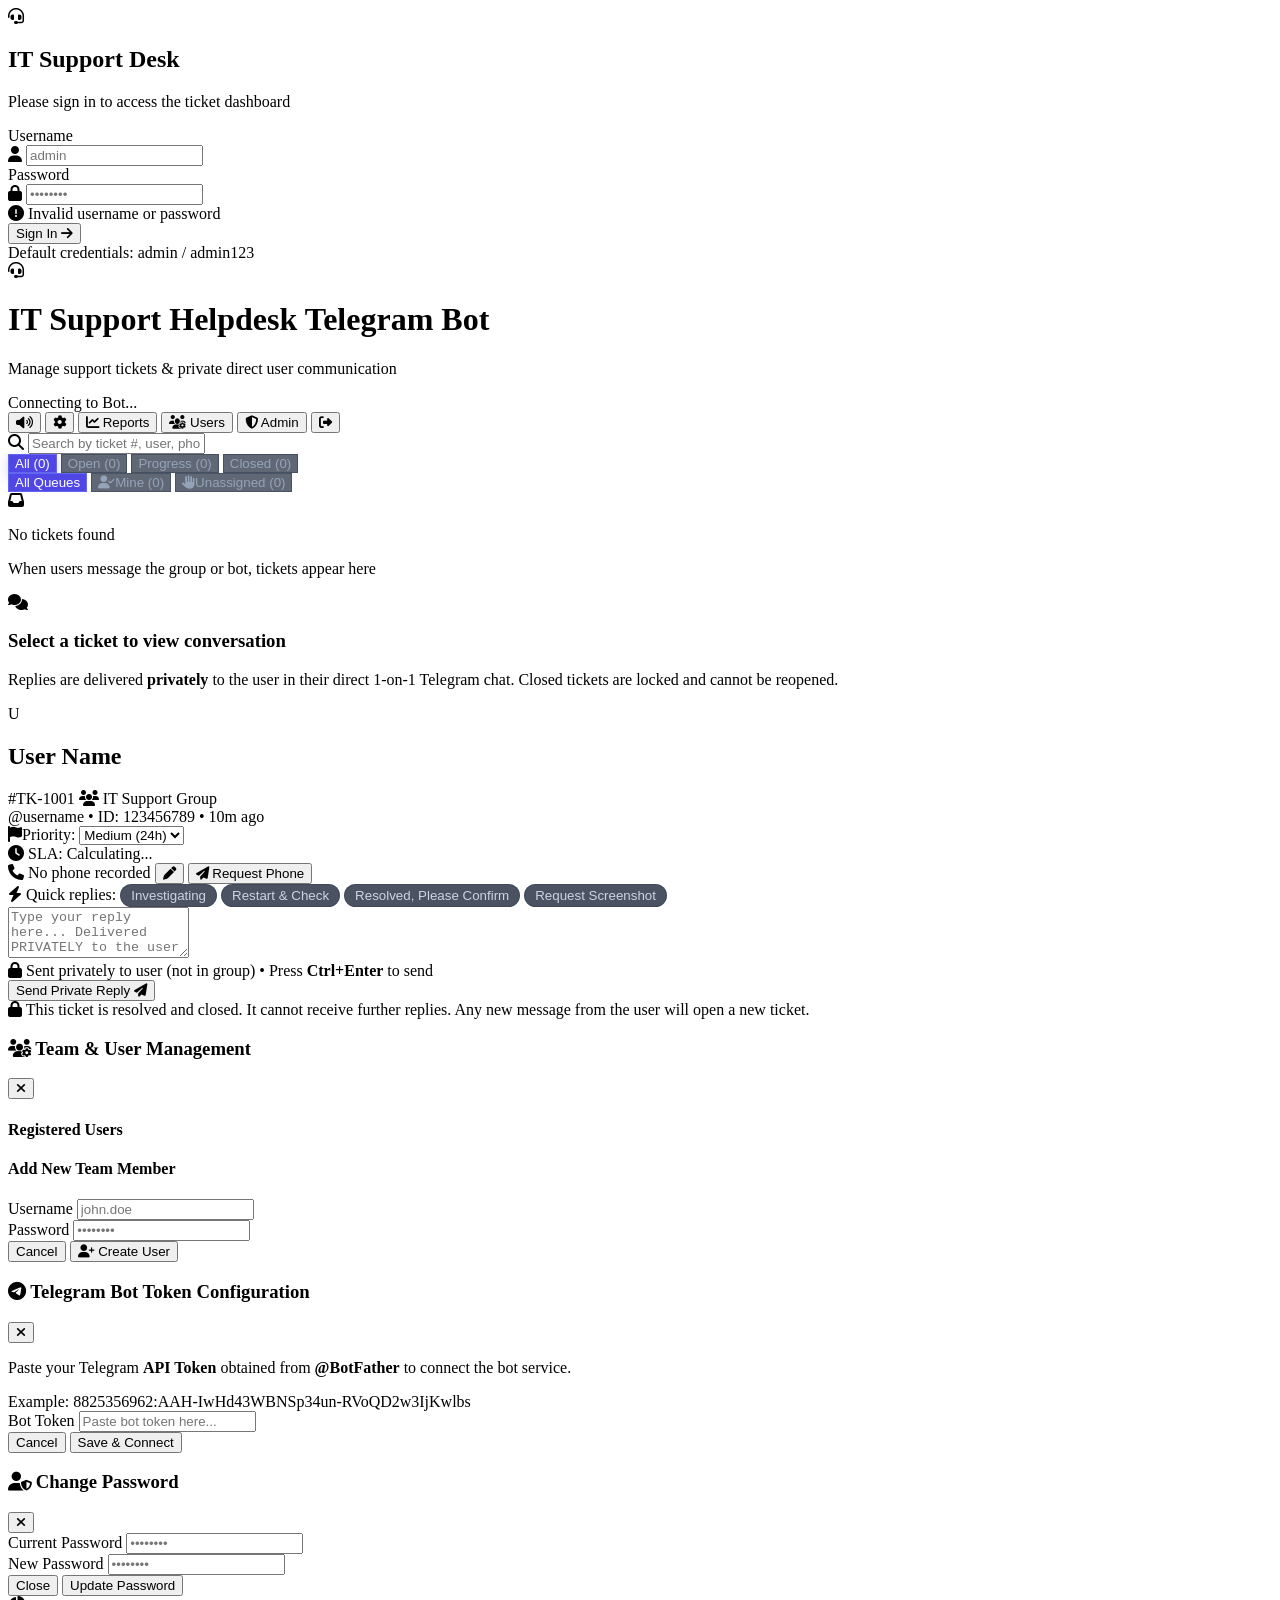
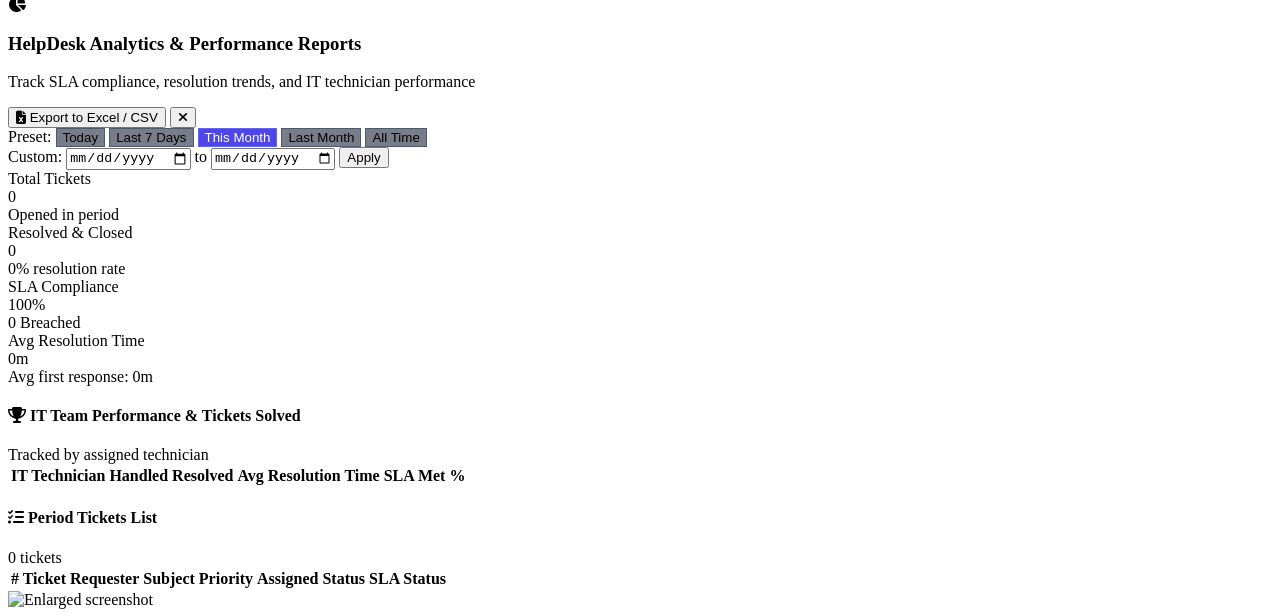
==== static/index.html @ 40599b65 "feat(phone): Add automated phone number capture, user profile persistence, and one-click request pho" ====
<!DOCTYPE html>
<html lang="en" dir="ltr">
<head>
    <meta charset="UTF-8">
    <meta name="viewport" content="width=device-width, initial-scale=1.0">
    <title>IT Support Helpdesk | Telegram Ticketing System</title>
    <!-- Tailwind CSS -->
    <script src="https://cdn.tailwindcss.com"></script>
    <script>
        tailwind.config = {
            theme: {
                extend: {
                    colors: {
                        brand: {
                            50: '#eef2ff',
                            100: '#e0e7ff',
                            500: '#6366f1',
                            600: '#4f46e5',
                            700: '#4338ca',
                        }
                    },
                    fontFamily: {
                        sans: ['Inter', 'system-ui', 'sans-serif'],
                    }
                }
            }
        }
    </script>
    <!-- Google Fonts: Inter -->
    <link rel="preconnect" href="https://fonts.googleapis.com">
    <link rel="preconnect" href="https://fonts.gstatic.com" crossorigin>
    <link href="https://fonts.googleapis.com/css2?family=Inter:wght@400;500;600;700;800&family=JetBrains+Mono:wght@400;500&display=swap" rel="stylesheet">
    <!-- FontAwesome Icons -->
    <link rel="stylesheet" href="https://cdnjs.cloudflare.com/ajax/libs/font-awesome/6.5.1/css/all.min.css">
    <link rel="stylesheet" href="/static/styles.css">
</head>
<body class="bg-slate-900 text-slate-100 font-sans h-screen flex flex-col overflow-hidden">

    <!-- Login Screen Overlay (Shown when unauthenticated) -->
    <div id="login-overlay" class="fixed inset-0 z-50 bg-slate-950/95 backdrop-blur-md flex items-center justify-center p-4">
        <div class="bg-slate-900 border border-slate-800 rounded-3xl w-full max-w-md p-8 shadow-2xl space-y-6">
            <div class="text-center space-y-2">
                <div class="w-14 h-14 mx-auto rounded-2xl bg-gradient-to-tr from-indigo-600 to-purple-600 flex items-center justify-center shadow-lg shadow-indigo-500/25">
                    <i class="fa-solid fa-headset text-white text-2xl"></i>
                </div>
                <h2 class="text-xl font-bold text-white tracking-tight">IT Support Desk</h2>
                <p class="text-xs text-slate-400">Please sign in to access the ticket dashboard</p>
            </div>

            <form onsubmit="handleLogin(event)" class="space-y-4">
                <div>
                    <label class="block text-xs font-semibold text-slate-300 mb-1.5">Username</label>
                    <div class="relative">
                        <i class="fa-solid fa-user absolute left-3.5 top-3 text-slate-500 text-xs"></i>
                        <input type="text" id="login-username" required placeholder="admin" 
                               class="w-full bg-slate-800/90 border border-slate-700/80 rounded-xl pl-9 pr-3 py-2.5 text-xs text-slate-100 placeholder-slate-500 focus:outline-none focus:border-indigo-500 transition">
                    </div>
                </div>

                <div>
                    <label class="block text-xs font-semibold text-slate-300 mb-1.5">Password</label>
                    <div class="relative">
                        <i class="fa-solid fa-lock absolute left-3.5 top-3 text-slate-500 text-xs"></i>
                        <input type="password" id="login-password" required placeholder="••••••••" 
                               class="w-full bg-slate-800/90 border border-slate-700/80 rounded-xl pl-9 pr-3 py-2.5 text-xs text-slate-100 placeholder-slate-500 focus:outline-none focus:border-indigo-500 transition">
                    </div>
                </div>

                <div id="login-error" class="hidden p-3 rounded-xl bg-rose-500/15 border border-rose-500/30 text-rose-300 text-xs flex items-center gap-2">
                    <i class="fa-solid fa-circle-exclamation"></i>
                    <span id="login-error-text">Invalid username or password</span>
                </div>

                <button type="submit" id="login-btn" 
                        class="w-full py-2.5 rounded-xl bg-indigo-600 hover:bg-indigo-500 text-white text-xs font-bold shadow-lg shadow-indigo-600/25 transition active:scale-[0.98] flex items-center justify-center gap-2">
                    <span>Sign In</span>
                    <i class="fa-solid fa-arrow-right text-xs"></i>
                </button>
            </form>

            <div class="text-center">
                <span class="text-[11px] text-slate-500 font-mono">Default credentials: admin / admin123</span>
            </div>
        </div>
    </div>

    <!-- Top Navigation Header -->
    <header class="h-16 bg-slate-850 border-b border-slate-800 px-6 flex items-center justify-between shadow-md shrink-0">
        <div class="flex items-center gap-3">
            <div class="w-10 h-10 rounded-xl bg-gradient-to-br from-indigo-500 to-purple-600 flex items-center justify-center shadow-lg shadow-indigo-500/20">
                <i class="fa-solid fa-headset text-white text-lg"></i>
            </div>
            <div>
                <h1 class="font-bold text-base leading-tight text-white flex items-center gap-2">
                    IT Support Helpdesk
                    <span class="text-[10px] px-2 py-0.5 rounded-full bg-indigo-500/20 text-indigo-300 border border-indigo-500/30 font-medium font-mono">Telegram Bot</span>
                </h1>
                <p class="text-xs text-slate-400">Manage support tickets & private direct user communication</p>
            </div>
        </div>

        <!-- Quick Stats & Actions -->
        <div class="flex items-center gap-3">
            <!-- Bot Status Pill -->
            <div id="bot-status-container" class="flex items-center gap-2 px-3 py-1.5 rounded-xl bg-slate-800/80 border border-slate-700/80 text-xs">
                <span id="bot-status-dot" class="w-2.5 h-2.5 rounded-full bg-amber-400 animate-pulse"></span>
                <span id="bot-status-text" class="text-slate-300 font-medium text-[11px]">Connecting to Bot...</span>
            </div>

            <!-- Sound Notification Toggle -->
            <button id="sound-toggle-btn" onclick="toggleSound()" title="Toggle Notification Chime" 
                    class="w-9 h-9 rounded-xl bg-slate-800 hover:bg-slate-700 border border-slate-700 flex items-center justify-center text-slate-300 transition">
                <i id="sound-icon" class="fa-solid fa-volume-high"></i>
            </button>

            <!-- Settings / Token Button -->
            <button onclick="openTokenModal()" title="Bot Configuration" 
                    class="w-9 h-9 rounded-xl bg-slate-800 hover:bg-slate-700 border border-slate-700 flex items-center justify-center text-slate-300 transition">
                <i class="fa-solid fa-gear"></i>
            </button>

            <!-- Reports & Analytics Button -->
            <button onclick="openReportsModal()" title="View SLA, Analytics & Export Reports" 
                    class="flex items-center gap-1.5 px-3 py-1.5 rounded-xl bg-indigo-600/30 hover:bg-indigo-600/50 border border-indigo-500/40 text-indigo-200 text-xs font-semibold transition shadow-sm">
                <i class="fa-solid fa-chart-line text-indigo-400"></i>
                <span>Reports</span>
            </button>

            <!-- Users Management Button -->
            <button onclick="openUsersModal()" title="Manage Users & Team" 
                    class="flex items-center gap-1.5 px-3 py-1.5 rounded-xl bg-slate-800 hover:bg-slate-700 border border-slate-700 text-slate-300 text-xs font-semibold transition">
                <i class="fa-solid fa-users-gear text-indigo-400"></i>
                <span>Users</span>
            </button>

            <!-- Account Settings Button -->
            <button onclick="openAccountModal()" title="My Account" 
                    class="flex items-center gap-2 px-3 py-1.5 rounded-xl bg-slate-800 hover:bg-slate-700 border border-slate-700 text-slate-300 text-xs font-semibold transition">
                <i class="fa-solid fa-shield-halved text-indigo-400"></i>
                <span id="nav-username">Admin</span>
            </button>

            <!-- Logout Button -->
            <button onclick="handleLogout()" title="Sign Out" 
                    class="w-9 h-9 rounded-xl bg-rose-500/10 hover:bg-rose-500/20 text-rose-400 border border-rose-500/30 flex items-center justify-center transition">
                <i class="fa-solid fa-right-from-bracket text-xs"></i>
            </button>
        </div>
    </header>

    <!-- Main Workspace -->
    <div class="flex-1 flex overflow-hidden">
        
        <!-- Sidebar: Ticket List -->
        <aside class="w-96 bg-slate-850 border-r border-slate-800 flex flex-col shrink-0 bg-slate-900/60">
            <!-- Filter & Search Toolbar -->
            <div class="p-4 border-b border-slate-800 space-y-3">
                <!-- Search Input -->
                <div class="relative">
                    <i class="fa-solid fa-magnifying-glass absolute left-3.5 top-3 text-slate-500 text-xs"></i>
                    <input type="text" id="ticket-search" oninput="handleSearch(this.value)" placeholder="Search by ticket #, user, phone, issue..." 
                           class="w-full bg-slate-800/90 border border-slate-700/80 rounded-xl pl-9 pr-3 py-2 text-xs text-slate-200 placeholder-slate-500 focus:outline-none focus:border-indigo-500 transition">
                </div>

                <!-- Status Filter Badges -->
                <div class="flex items-center justify-between gap-1 text-xs">
                    <button onclick="setFilter('all')" id="filter-all" class="filter-tab active flex-1 py-1.5 rounded-lg text-center font-medium transition">
                        All <span id="count-total" class="opacity-80 text-[10px] ml-1">(0)</span>
                    </button>
                    <button onclick="setFilter('open')" id="filter-open" class="filter-tab flex-1 py-1.5 rounded-lg text-center font-medium transition">
                        Open <span id="count-open" class="opacity-80 text-[10px] ml-1">(0)</span>
                    </button>
                    <button onclick="setFilter('in_progress')" id="filter-in_progress" class="filter-tab flex-1 py-1.5 rounded-lg text-center font-medium transition">
                        Progress <span id="count-in_progress" class="opacity-80 text-[10px] ml-1">(0)</span>
                    </button>
                    <button onclick="setFilter('closed')" id="filter-closed" class="filter-tab flex-1 py-1.5 rounded-lg text-center font-medium transition">
                        Closed <span id="count-closed" class="opacity-80 text-[10px] ml-1">(0)</span>
                    </button>
                </div>

                <!-- Queue / Assignment Filter Pills -->
                <div class="flex items-center justify-between gap-1 pt-0.5 text-[11px]">
                    <button onclick="setQueueFilter('all')" id="queue-all" class="queue-tab active flex-1 py-1 rounded-lg text-center font-semibold transition">
                        All Queues
                    </button>
                    <button onclick="setQueueFilter('me')" id="queue-me" class="queue-tab flex-1 py-1 rounded-lg text-center font-semibold transition text-slate-400 hover:text-slate-200">
                        <i class="fa-solid fa-user-check text-[9px] mr-1 text-indigo-400"></i>Mine <span id="count-assigned-me" class="opacity-80 text-[10px]">(0)</span>
                    </button>
                    <button onclick="setQueueFilter('unassigned')" id="queue-unassigned" class="queue-tab flex-1 py-1 rounded-lg text-center font-semibold transition text-slate-400 hover:text-slate-200">
                        <i class="fa-solid fa-hand text-[9px] mr-1 text-amber-400"></i>Unassigned <span id="count-unassigned" class="opacity-80 text-[10px]">(0)</span>
                    </button>
                </div>
            </div>

            <!-- Tickets Scrollable List -->
            <div id="tickets-container" class="flex-1 overflow-y-auto divide-y divide-slate-800/60 custom-scroll">
                <!-- Empty placeholder state initially -->
                <div class="h-64 flex flex-col items-center justify-center text-slate-500 p-6 text-center">
                    <i class="fa-solid fa-inbox text-4xl mb-3 text-slate-600"></i>
                    <p class="text-xs font-medium">No tickets found</p>
                    <p class="text-[11px] text-slate-600 mt-1">When users message the group or bot, tickets appear here</p>
                </div>
            </div>
        </aside>

        <!-- Right Side: Ticket Detail & Live Chat -->
        <main class="flex-1 flex flex-col bg-slate-900 overflow-hidden relative">
            
            <!-- When NO Ticket is selected -->
            <div id="no-ticket-selected" class="flex-1 flex flex-col items-center justify-center text-slate-500 p-8 text-center">
                <div class="w-20 h-20 rounded-2xl bg-slate-800/80 border border-slate-700/60 flex items-center justify-center text-3xl text-indigo-400 mb-4 shadow-xl">
                    <i class="fa-solid fa-comments"></i>
                </div>
                <h3 class="text-base font-bold text-slate-300">Select a ticket to view conversation</h3>
                <p class="text-xs text-slate-500 max-w-sm mt-1 leading-relaxed">
                    Replies are delivered <b class="text-indigo-400">privately</b> to the user in their direct 1-on-1 Telegram chat. Closed tickets are locked and cannot be reopened.
                </p>
            </div>

            <!-- Active Ticket Workspace -->
            <div id="ticket-chat-panel" class="hidden flex-1 flex flex-col overflow-hidden">
                
                <!-- Ticket Info Top Header (Modern 2-Tier Structured Layout) -->
                <div class="bg-slate-850/95 border-b border-slate-800/80 shrink-0 shadow-sm">
                    <!-- Tier 1: Identity & Primary Status Actions -->
                    <div class="px-6 py-3.5 flex items-center justify-between border-b border-slate-800/50">
                        <div class="flex items-center gap-3.5 min-w-0">
                            <div class="w-10 h-10 rounded-xl bg-gradient-to-tr from-indigo-600 to-indigo-800 border border-indigo-500/30 flex items-center justify-center text-sm font-bold text-white shadow-md shadow-indigo-950/40 shrink-0">
                                <span id="current-user-avatar">U</span>
                            </div>
                            <div class="min-w-0">
                                <div class="flex items-center gap-2 flex-wrap">
                                    <h2 id="current-user-name" class="font-bold text-base text-slate-100 truncate leading-snug">User Name</h2>
                                    <span id="current-ticket-number" class="text-xs px-2.5 py-0.5 rounded-md font-mono bg-indigo-950/80 text-indigo-300 border border-indigo-700/50 font-bold whitespace-nowrap shadow-sm">#TK-1001</span>
                                    <span id="current-chat-type" class="text-[11px] px-2 py-0.5 rounded-md bg-slate-800 text-slate-400 border border-slate-700/80 flex items-center gap-1.5 font-mono whitespace-nowrap">
                                        <i class="fa-solid fa-users text-[9px] text-purple-400"></i> IT Support Group
                                    </span>
                                </div>
                                <div class="flex items-center gap-2.5 text-[11px] text-slate-400 mt-0.5">
                                    <span id="current-user-username" class="text-slate-400 font-mono">@username</span>
                                    <span class="text-slate-600">•</span>
                                    <span id="current-user-tgid" class="text-slate-500 font-mono text-[10px]">ID: 123456789</span>
                                    <span class="text-slate-600">•</span>
                                    <span id="current-ticket-time" class="text-slate-400">10m ago</span>
                                </div>
                            </div>
                        </div>

                        <!-- Right: Main Status Action Button (Resolve & Close or Reopen) -->
                        <div id="status-container" class="flex items-center gap-2 shrink-0">
                            <!-- Populated dynamically via JS -->
                        </div>
                    </div>

                    <!-- Tier 2: Dedicated Ticket Properties Toolbar -->
                    <div class="px-6 py-2 bg-slate-900/60 flex items-center justify-between text-xs overflow-x-auto gap-4 custom-scroll border-t border-slate-800/30">
                        <div class="flex items-center gap-3 flex-wrap">
                            <!-- Priority Selector -->
                            <div class="flex items-center gap-1.5 px-2.5 py-1 rounded-lg bg-slate-800/90 border border-slate-700/80 text-[11px] hover:border-slate-600 transition whitespace-nowrap shadow-sm">
                                <span class="text-slate-400 font-medium flex items-center gap-1"><i class="fa-solid fa-flag text-[9px] text-slate-400"></i>Priority:</span>
                                <select id="ticket-priority-select" onchange="handlePriorityChange(this.value)" class="bg-transparent text-[11px] font-bold focus:outline-none cursor-pointer text-slate-200">
                                    <option value="low" class="bg-slate-800 text-slate-300">Low (48h)</option>
                                    <option value="medium" class="bg-slate-800 text-sky-400" selected>Medium (24h)</option>
                                    <option value="high" class="bg-slate-800 text-amber-400">High (6h)</option>
                                    <option value="critical" class="bg-slate-800 text-rose-400">Critical (2h)</option>
                                </select>
                            </div>

                            <!-- SLA Countdown Badge -->
                            <div id="ticket-sla-badge" class="px-2.5 py-1 rounded-lg bg-slate-800/90 border border-slate-700/80 text-[11px] font-mono flex items-center gap-1.5 text-slate-300 whitespace-nowrap shadow-sm">
                                <i class="fa-solid fa-clock text-[10px] text-indigo-400"></i>
                                <span id="ticket-sla-text" class="whitespace-nowrap">SLA: Calculating...</span>
                            </div>

                            <!-- Assignee Selector -->
                            <div id="assignment-container" class="flex items-center gap-1.5 whitespace-nowrap">
                                <!-- Populated dynamically via JS -->
                            </div>
                        </div>

                        <!-- Right: User Phone Quick Access -->
                        <div class="flex items-center gap-2 shrink-0">
                            <div class="flex items-center gap-1.5 px-2.5 py-1 rounded-lg bg-slate-800/90 border border-slate-700/80 text-[11px] text-emerald-400 font-mono whitespace-nowrap shadow-sm">
                                <i class="fa-solid fa-phone text-[9px]"></i>
                                <span id="current-user-phone">No phone recorded</span>
                                <button onclick="promptEditPhone()" title="Edit Phone Number" class="ml-1 text-slate-400 hover:text-slate-200 transition">
                                    <i class="fa-solid fa-pen text-[9px]"></i>
                                </button>
                                <button id="btn-request-phone" onclick="requestUserPhone()" title="Request phone number from user on Telegram" class="ml-1 px-2 py-0.5 rounded-md bg-emerald-500/20 hover:bg-emerald-500/35 text-emerald-300 border border-emerald-500/40 text-[10px] font-sans flex items-center gap-1 transition shadow-sm active:scale-95">
                                    <i class="fa-solid fa-paper-plane text-[8px]"></i>
                                    <span>Request Phone</span>
                                </button>
                            </div>
                        </div>
                    </div>
                </div>

                <!-- Chat Messages Scroll Area -->
                <div id="messages-container" class="flex-1 overflow-y-auto p-6 space-y-4 custom-scroll">
                    <!-- Messages will be injected here via app.js -->
                </div>

                <!-- Quick Canned Replies Bar (hidden if closed) -->
                <div id="canned-bar" class="px-6 py-2 bg-slate-850/60 border-t border-slate-800 flex items-center gap-2 overflow-x-auto text-[11px]">
                    <span class="text-slate-500 shrink-0 font-medium"><i class="fa-solid fa-bolt text-amber-400 mr-1"></i> Quick replies:</span>
                    <button onclick="insertTemplate('We have received your issue and our technical team is investigating now.')" class="canned-btn">Investigating</button>
                    <button onclick="insertTemplate('Please restart your computer/device and check if the issue persists.')" class="canned-btn">Restart & Check</button>
                    <button onclick="insertTemplate('The issue has been resolved. Please test and confirm.')" class="canned-btn">Resolved, Please Confirm</button>
                    <button onclick="insertTemplate('Could you please provide a screenshot or exact error message?')" class="canned-btn">Request Screenshot</button>
                </div>

                <!-- Message Reply Input Box -->
                <div id="reply-container" class="p-4 bg-slate-850 border-t border-slate-800 shrink-0">
                    <form id="reply-form" onsubmit="sendReply(event)" class="space-y-2">
                        <div class="relative">
                            <textarea id="reply-text" rows="3" placeholder="Type your reply here... Delivered PRIVATELY to the user in their 1-on-1 chat"
                                      class="w-full bg-slate-800/90 border border-slate-700 rounded-xl p-3 text-xs text-slate-100 placeholder-slate-500 focus:outline-none focus:border-indigo-500 resize-none transition leading-relaxed"></textarea>
                        </div>
                        <div class="flex items-center justify-between">
                            <div class="flex items-center gap-2 text-[11px] text-slate-400">
                                <span class="flex items-center gap-1.5 text-indigo-400 font-medium">
                                    <i class="fa-solid fa-lock text-[10px]"></i>
                                    Sent privately to user (not in group)
                                </span>
                                <span class="text-slate-600">•</span>
                                <span class="text-slate-500">Press <b>Ctrl+Enter</b> to send</span>
                            </div>
                            <button type="submit" id="send-reply-btn" 
                                    class="px-5 py-2 rounded-xl bg-indigo-600 hover:bg-indigo-500 text-white text-xs font-bold flex items-center gap-2 shadow-lg shadow-indigo-600/20 transition active:scale-95">
                                <span>Send Private Reply</span>
                                <i class="fa-solid fa-paper-plane text-xs"></i>
                            </button>
                        </div>
                    </form>
                    
                    <div id="reply-locked-notice" class="hidden p-3 rounded-xl bg-slate-800 border border-slate-700/80 text-slate-400 text-xs text-center">
                        <i class="fa-solid fa-lock text-slate-500 mr-1.5"></i>
                        This ticket is resolved and closed. It cannot receive further replies. Any new message from the user will open a new ticket.
                    </div>
                </div>

            </div>

        </main>
    </div>

    <!-- Users Management Modal -->
    <div id="users-modal" class="hidden fixed inset-0 z-50 bg-black/75 backdrop-blur-sm flex items-center justify-center p-4">
        <div class="bg-slate-800 border border-slate-700 rounded-2xl w-full max-w-lg p-6 shadow-2xl space-y-5">
            <div class="flex items-center justify-between border-b border-slate-700 pb-3">
                <h3 class="font-bold text-sm text-white flex items-center gap-2">
                    <i class="fa-solid fa-users-gear text-indigo-400 text-base"></i>
                    Team & User Management
                </h3>
                <button onclick="closeUsersModal()" class="text-slate-400 hover:text-white transition">
                    <i class="fa-solid fa-xmark text-base"></i>
                </button>
            </div>

            <!-- Existing Users List -->
            <div class="space-y-2">
                <h4 class="text-xs font-semibold text-slate-300">Registered Users</h4>
                <div id="users-list-container" class="bg-slate-900 border border-slate-700/80 rounded-xl divide-y divide-slate-800/80 max-h-48 overflow-y-auto custom-scroll">
                    <!-- Populated via JS -->
                </div>
            </div>

            <!-- Add New User Form -->
            <div class="border-t border-slate-700/80 pt-4 space-y-3">
                <h4 class="text-xs font-semibold text-slate-300">Add New Team Member</h4>
                <form onsubmit="handleAddUser(event)" class="space-y-3">
                    <div class="grid grid-cols-2 gap-3">
                        <div>
                            <label class="block text-[11px] font-medium text-slate-400 mb-1">Username</label>
                            <input type="text" id="new-user-username" required placeholder="john.doe" 
                                   class="w-full bg-slate-900 border border-slate-700 rounded-xl px-3 py-2 text-xs text-slate-100 focus:outline-none focus:border-indigo-500">
                        </div>
                        <div>
                            <label class="block text-[11px] font-medium text-slate-400 mb-1">Password</label>
                            <input type="password" id="new-user-password" required placeholder="••••••••" 
                                   class="w-full bg-slate-900 border border-slate-700 rounded-xl px-3 py-2 text-xs text-slate-100 focus:outline-none focus:border-indigo-500">
                        </div>
                    </div>

                    <div id="create-user-error" class="hidden p-2.5 rounded-lg bg-rose-500/20 border border-rose-500/40 text-rose-300 text-xs"></div>

                    <div class="flex items-center justify-end gap-2 pt-1">
                        <button type="button" onclick="closeUsersModal()" class="px-3.5 py-1.5 rounded-xl bg-slate-700 hover:bg-slate-600 text-slate-300 text-xs font-medium transition">Cancel</button>
                        <button type="submit" id="add-user-btn" class="px-4 py-1.5 rounded-xl bg-indigo-600 hover:bg-indigo-500 text-white text-xs font-bold shadow transition flex items-center gap-1.5">
                            <i class="fa-solid fa-user-plus text-[10px]"></i>
                            <span>Create User</span>
                        </button>
                    </div>
                </form>
            </div>
        </div>
    </div>

    <!-- Bot Token Settings Modal -->
    <div id="token-modal" class="hidden fixed inset-0 z-50 bg-black/70 backdrop-blur-sm flex items-center justify-center p-4">
        <div class="bg-slate-800 border border-slate-700 rounded-2xl w-full max-w-md p-6 shadow-2xl space-y-4">
            <div class="flex items-center justify-between border-b border-slate-700 pb-3">
                <h3 class="font-bold text-sm text-white flex items-center gap-2">
                    <i class="fa-brands fa-telegram text-sky-400 text-base"></i>
                    Telegram Bot Token Configuration
                </h3>
                <button onclick="closeTokenModal()" class="text-slate-400 hover:text-white transition">
                    <i class="fa-solid fa-xmark text-base"></i>
                </button>
            </div>

            <div class="text-xs text-slate-300 space-y-2 leading-relaxed">
                <p>Paste your Telegram <b>API Token</b> obtained from <b>@BotFather</b> to connect the bot service.</p>
                <div class="p-3 bg-slate-900 rounded-lg border border-slate-700 font-mono text-[11px] text-slate-400 break-all select-all">
                    Example: 8825356962:AAH-IwHd43WBNSp34un-RVoQD2w3IjKwlbs
                </div>
            </div>

            <form onsubmit="saveToken(event)" class="space-y-4 pt-2">
                <div>
                    <label class="block text-xs font-medium text-slate-300 mb-1.5">Bot Token</label>
                    <input type="text" id="token-input" required placeholder="Paste bot token here..." 
                           class="w-full bg-slate-900 border border-slate-700 rounded-xl px-3.5 py-2.5 text-xs text-slate-100 font-mono placeholder-slate-600 focus:outline-none focus:border-indigo-500">
                </div>

                <div id="token-error" class="hidden p-3 rounded-lg bg-rose-500/20 border border-rose-500/40 text-rose-300 text-xs"></div>

                <div class="flex items-center justify-end gap-2 pt-2">
                    <button type="button" onclick="closeTokenModal()" class="px-4 py-2 rounded-xl bg-slate-700 hover:bg-slate-600 text-slate-300 text-xs font-medium transition">Cancel</button>
                    <button type="submit" id="save-token-btn" class="px-5 py-2 rounded-xl bg-indigo-600 hover:bg-indigo-500 text-white text-xs font-bold shadow transition">Save & Connect</button>
                </div>
            </form>
        </div>
    </div>

    <!-- Account Settings Modal (Change Password) -->
    <div id="account-modal" class="hidden fixed inset-0 z-50 bg-black/70 backdrop-blur-sm flex items-center justify-center p-4">
        <div class="bg-slate-800 border border-slate-700 rounded-2xl w-full max-w-md p-6 shadow-2xl space-y-4">
            <div class="flex items-center justify-between border-b border-slate-700 pb-3">
                <h3 class="font-bold text-sm text-white flex items-center gap-2">
                    <i class="fa-solid fa-user-shield text-indigo-400 text-base"></i>
                    Change Password
                </h3>
                <button onclick="closeAccountModal()" class="text-slate-400 hover:text-white transition">
                    <i class="fa-solid fa-xmark text-base"></i>
                </button>
            </div>

            <form onsubmit="saveCredentials(event)" class="space-y-3.5 pt-1">
                <div>
                    <label class="block text-xs font-medium text-slate-300 mb-1.5">Current Password</label>
                    <input type="password" id="curr-password" required placeholder="••••••••" 
                           class="w-full bg-slate-900 border border-slate-700 rounded-xl px-3.5 py-2 text-xs text-slate-100 focus:outline-none focus:border-indigo-500">
                </div>

                <div>
                    <label class="block text-xs font-medium text-slate-300 mb-1.5">New Password</label>
                    <input type="password" id="new-password" required placeholder="••••••••" 
                           class="w-full bg-slate-900 border border-slate-700 rounded-xl px-3.5 py-2 text-xs text-slate-100 focus:outline-none focus:border-indigo-500">
                </div>

                <div id="account-error" class="hidden p-3 rounded-lg bg-rose-500/20 border border-rose-500/40 text-rose-300 text-xs"></div>
                <div id="account-success" class="hidden p-3 rounded-lg bg-emerald-500/20 border border-emerald-500/40 text-emerald-300 text-xs"></div>

                <div class="flex items-center justify-end gap-2 pt-2">
                    <button type="button" onclick="closeAccountModal()" class="px-4 py-2 rounded-xl bg-slate-700 hover:bg-slate-600 text-slate-300 text-xs font-medium transition">Close</button>
                    <button type="submit" id="save-account-btn" class="px-5 py-2 rounded-xl bg-indigo-600 hover:bg-indigo-500 text-white text-xs font-bold shadow transition">Update Password</button>
                </div>
            </form>
        </div>
    </div>

    <!-- Analytics & Reports Modal -->
    <div id="reports-modal" class="hidden fixed inset-0 z-50 bg-black/75 backdrop-blur-sm flex items-center justify-center p-4">
        <div class="bg-slate-850 border border-slate-700/80 rounded-2xl w-full max-w-4xl max-h-[90vh] flex flex-col shadow-2xl overflow-hidden">
            <!-- Header -->
            <div class="p-5 border-b border-slate-800 flex items-center justify-between bg-slate-800/50">
                <div class="flex items-center gap-3">
                    <div class="w-10 h-10 rounded-xl bg-indigo-600/20 border border-indigo-500/30 flex items-center justify-center text-indigo-400">
                        <i class="fa-solid fa-chart-pie text-lg"></i>
                    </div>
                    <div>
                        <h3 class="font-bold text-base text-white">HelpDesk Analytics & Performance Reports</h3>
                        <p class="text-xs text-slate-400">Track SLA compliance, resolution trends, and IT technician performance</p>
                    </div>
                </div>
                <div class="flex items-center gap-2">
                    <button onclick="exportReportsCSV()" class="px-3.5 py-1.5 rounded-xl bg-emerald-600 hover:bg-emerald-500 text-white text-xs font-bold flex items-center gap-1.5 shadow transition active:scale-95">
                        <i class="fa-solid fa-file-excel"></i>
                        <span>Export to Excel / CSV</span>
                    </button>
                    <button onclick="closeReportsModal()" class="w-8 h-8 rounded-xl bg-slate-800 hover:bg-slate-700 text-slate-400 hover:text-white flex items-center justify-center transition">
                        <i class="fa-solid fa-xmark"></i>
                    </button>
                </div>
            </div>

            <!-- Filter Bar -->
            <div class="p-4 bg-slate-900/80 border-b border-slate-800 flex flex-wrap items-center justify-between gap-3 text-xs">
                <div class="flex items-center gap-1.5">
                    <span class="text-slate-400 font-semibold mr-1">Preset:</span>
                    <button onclick="setReportPreset('today')" id="preset-today" class="report-preset-btn px-2.5 py-1 rounded-lg text-slate-300 hover:bg-slate-800 border border-transparent font-medium transition">Today</button>
                    <button onclick="setReportPreset('7days')" id="preset-7days" class="report-preset-btn px-2.5 py-1 rounded-lg text-slate-300 hover:bg-slate-800 border border-transparent font-medium transition">Last 7 Days</button>
                    <button onclick="setReportPreset('this_month')" id="preset-this_month" class="report-preset-btn active px-2.5 py-1 rounded-lg bg-indigo-600 text-white font-medium transition shadow-sm">This Month</button>
                    <button onclick="setReportPreset('last_month')" id="preset-last_month" class="report-preset-btn px-2.5 py-1 rounded-lg text-slate-300 hover:bg-slate-800 border border-transparent font-medium transition">Last Month</button>
                    <button onclick="setReportPreset('all')" id="preset-all" class="report-preset-btn px-2.5 py-1 rounded-lg text-slate-300 hover:bg-slate-800 border border-transparent font-medium transition">All Time</button>
                </div>
                <div class="flex items-center gap-2">
                    <span class="text-slate-400 font-semibold">Custom:</span>
                    <input type="date" id="report-start-date" class="bg-slate-800 border border-slate-700 rounded-lg px-2 py-1 text-slate-200 text-xs focus:outline-none focus:border-indigo-500">
                    <span class="text-slate-500">to</span>
                    <input type="date" id="report-end-date" class="bg-slate-800 border border-slate-700 rounded-lg px-2 py-1 text-slate-200 text-xs focus:outline-none focus:border-indigo-500">
                    <button onclick="applyCustomReportDate()" class="px-3 py-1 rounded-lg bg-indigo-600 hover:bg-indigo-500 text-white text-xs font-semibold transition active:scale-95">
                        Apply
                    </button>
                </div>
            </div>

            <!-- Body / Content -->
            <div class="flex-1 overflow-y-auto p-6 space-y-6 custom-scroll">
                <!-- KPI Summary Cards -->
                <div class="grid grid-cols-2 md:grid-cols-4 gap-4">
                    <div class="p-4 rounded-xl bg-slate-800/80 border border-slate-700/60 shadow-sm">
                        <span class="text-[11px] text-slate-400 uppercase font-semibold tracking-wider">Total Tickets</span>
                        <div id="kpi-total-tickets" class="text-2xl font-bold text-white mt-1">0</div>
                        <span class="text-[11px] text-slate-500">Opened in period</span>
                    </div>
                    <div class="p-4 rounded-xl bg-slate-800/80 border border-slate-700/60 shadow-sm">
                        <span class="text-[11px] text-slate-400 uppercase font-semibold tracking-wider">Resolved & Closed</span>
                        <div id="kpi-resolved-tickets" class="text-2xl font-bold text-emerald-400 mt-1">0</div>
                        <span id="kpi-resolution-rate" class="text-[11px] text-emerald-500/90">0% resolution rate</span>
                    </div>
                    <div class="p-4 rounded-xl bg-slate-800/80 border border-slate-700/60 shadow-sm">
                        <span class="text-[11px] text-slate-400 uppercase font-semibold tracking-wider">SLA Compliance</span>
                        <div id="kpi-sla-compliance" class="text-2xl font-bold text-indigo-400 mt-1">100%</div>
                        <span id="kpi-sla-breaches" class="text-[11px] text-rose-400">0 Breached</span>
                    </div>
                    <div class="p-4 rounded-xl bg-slate-800/80 border border-slate-700/60 shadow-sm">
                        <span class="text-[11px] text-slate-400 uppercase font-semibold tracking-wider">Avg Resolution Time</span>
                        <div id="kpi-avg-resolution" class="text-2xl font-bold text-sky-400 mt-1">0m</div>
                        <span id="kpi-first-response" class="text-[11px] text-slate-500">Avg first response: 0m</span>
                    </div>
                </div>

                <!-- Team Performance Leaderboard -->
                <div class="bg-slate-800/60 border border-slate-700/60 rounded-xl overflow-hidden shadow-sm">
                    <div class="px-4 py-3 border-b border-slate-700/80 flex items-center justify-between">
                        <h4 class="font-bold text-xs text-white uppercase tracking-wider flex items-center gap-2">
                            <i class="fa-solid fa-trophy text-amber-400"></i>
                            IT Team Performance & Tickets Solved
                        </h4>
                        <span class="text-[11px] text-slate-400">Tracked by assigned technician</span>
                    </div>
                    <div class="overflow-x-auto">
                        <table class="w-full text-left text-xs">
                            <thead class="bg-slate-800/90 text-slate-400 border-b border-slate-700/60">
                                <tr>
                                    <th class="py-2.5 px-4 font-semibold">IT Technician</th>
                                    <th class="py-2.5 px-4 font-semibold text-center">Handled</th>
                                    <th class="py-2.5 px-4 font-semibold text-center">Resolved</th>
                                    <th class="py-2.5 px-4 font-semibold text-center">Avg Resolution Time</th>
                                    <th class="py-2.5 px-4 font-semibold text-center">SLA Met %</th>
                                </tr>
                            </thead>
                            <tbody id="team-performance-tbody" class="divide-y divide-slate-700/40 text-slate-200">
                                <!-- Populated via JS -->
                            </tbody>
                        </table>
                    </div>
                </div>

                <!-- Ticket Breakdown Table -->
                <div class="bg-slate-800/60 border border-slate-700/60 rounded-xl overflow-hidden shadow-sm">
                    <div class="px-4 py-3 border-b border-slate-700/80 flex items-center justify-between">
                        <h4 class="font-bold text-xs text-white uppercase tracking-wider flex items-center gap-2">
                            <i class="fa-solid fa-list-check text-indigo-400"></i>
                            Period Tickets List
                        </h4>
                        <span id="report-ticket-count" class="text-[11px] text-slate-400">0 tickets</span>
                    </div>
                    <div class="overflow-x-auto max-h-60 custom-scroll">
                        <table class="w-full text-left text-xs">
                            <thead class="bg-slate-800/90 text-slate-400 border-b border-slate-700/60 sticky top-0">
                                <tr>
                                    <th class="py-2 px-3"># Ticket</th>
                                    <th class="py-2 px-3">Requester</th>
                                    <th class="py-2 px-3">Subject</th>
                                    <th class="py-2 px-3 text-center">Priority</th>
                                    <th class="py-2 px-3 text-center">Assigned</th>
                                    <th class="py-2 px-3 text-center">Status</th>
                                    <th class="py-2 px-3 text-center">SLA Status</th>
                                </tr>
                            </thead>
                            <tbody id="report-tickets-tbody" class="divide-y divide-slate-700/40 text-slate-200 font-mono text-[11px]">
                                <!-- Populated via JS -->
                            </tbody>
                        </table>
                    </div>
                </div>
            </div>
        </div>
    </div>

    <!-- Image Zoom Modal -->
    <div id="image-modal" onclick="closeImageModal()" class="hidden fixed inset-0 z-50 bg-black/90 flex items-center justify-center p-4 cursor-pointer">
        <img id="image-modal-src" src="" alt="Enlarged screenshot" class="max-h-[90vh] max-w-[90vw] rounded-xl shadow-2xl border border-slate-700 object-contain">
    </div>

    <!-- App JS -->
    <script src="/static/app.js"></script>
</body>
</html>
---- static/styles.css ----
/* Custom Styles for Telegram HelpDesk */

/* Custom Scrollbar */
.custom-scroll::-webkit-scrollbar {
    width: 6px;
    height: 6px;
}
.custom-scroll::-webkit-scrollbar-track {
    background: rgba(15, 23, 42, 0.6);
}
.custom-scroll::-webkit-scrollbar-thumb {
    background: rgba(71, 85, 105, 0.5);
    border-radius: 9999px;
}
.custom-scroll::-webkit-scrollbar-thumb:hover {
    background: rgba(99, 102, 241, 0.7);
}

/* Filter Tab Styles */
.filter-tab {
    background: rgba(30, 41, 59, 0.7);
    color: #94a3b8;
    border: 1px solid rgba(51, 65, 85, 0.6);
}
.filter-tab:hover {
    background: rgba(51, 65, 85, 0.8);
    color: #f1f5f9;
}
.filter-tab.active {
    background: #4f46e5;
    color: #ffffff;
    border-color: #6366f1;
    box-shadow: 0 4px 12px rgba(79, 70, 229, 0.25);
}

/* Canned Buttons */
.canned-btn {
    white-space: nowrap;
    padding: 3px 10px;
    background: rgba(30, 41, 59, 0.8);
    border: 1px solid rgba(51, 65, 85, 0.6);
    border-radius: 9999px;
    color: #cbd5e1;
    transition: all 0.15s ease;
}
.canned-btn:hover {
    background: rgba(79, 70, 229, 0.2);
    border-color: rgba(99, 102, 241, 0.4);
    color: #818cf8;
}

/* Ticket List Item Active State */
.ticket-card {
    transition: all 0.15s ease;
    cursor: pointer;
}
.ticket-card:hover {
    background: rgba(30, 41, 59, 0.7);
}
.ticket-card.active {
    background: rgba(79, 70, 229, 0.15);
    border-left: 3px solid #6366f1;
}

/* Chat bubble subtle animations */
.message-bubble-enter {
    animation: fadeInSlide 0.25s ease-out forwards;
}

@keyframes fadeInSlide {
    from {
        opacity: 0;
        transform: translateY(6px);
    }
    to {
        opacity: 1;
        transform: translateY(0);
    }
}

/* Queue Filter Tabs */
.queue-tab {
    background: rgba(30, 41, 59, 0.7);
    color: #94a3b8;
    border: 1px solid rgba(51, 65, 85, 0.5);
    cursor: pointer;
}
.queue-tab:hover {
    background: rgba(51, 65, 85, 0.8);
    color: #f1f5f9;
}
.queue-tab.active {
    background: #4f46e5 !important;
    color: #ffffff !important;
    border-color: #6366f1;
}

/* Report Preset Buttons */
.report-preset-btn {
    border: 1px solid rgba(51, 65, 85, 0.6);
    background: rgba(30, 41, 59, 0.6);
    cursor: pointer;
}
.report-preset-btn:hover {
    background: rgba(51, 65, 85, 0.8);
    color: #f1f5f9;
}
.report-preset-btn.active {
    background: #4f46e5 !important;
    color: #ffffff !important;
    border-color: #6366f1;
}
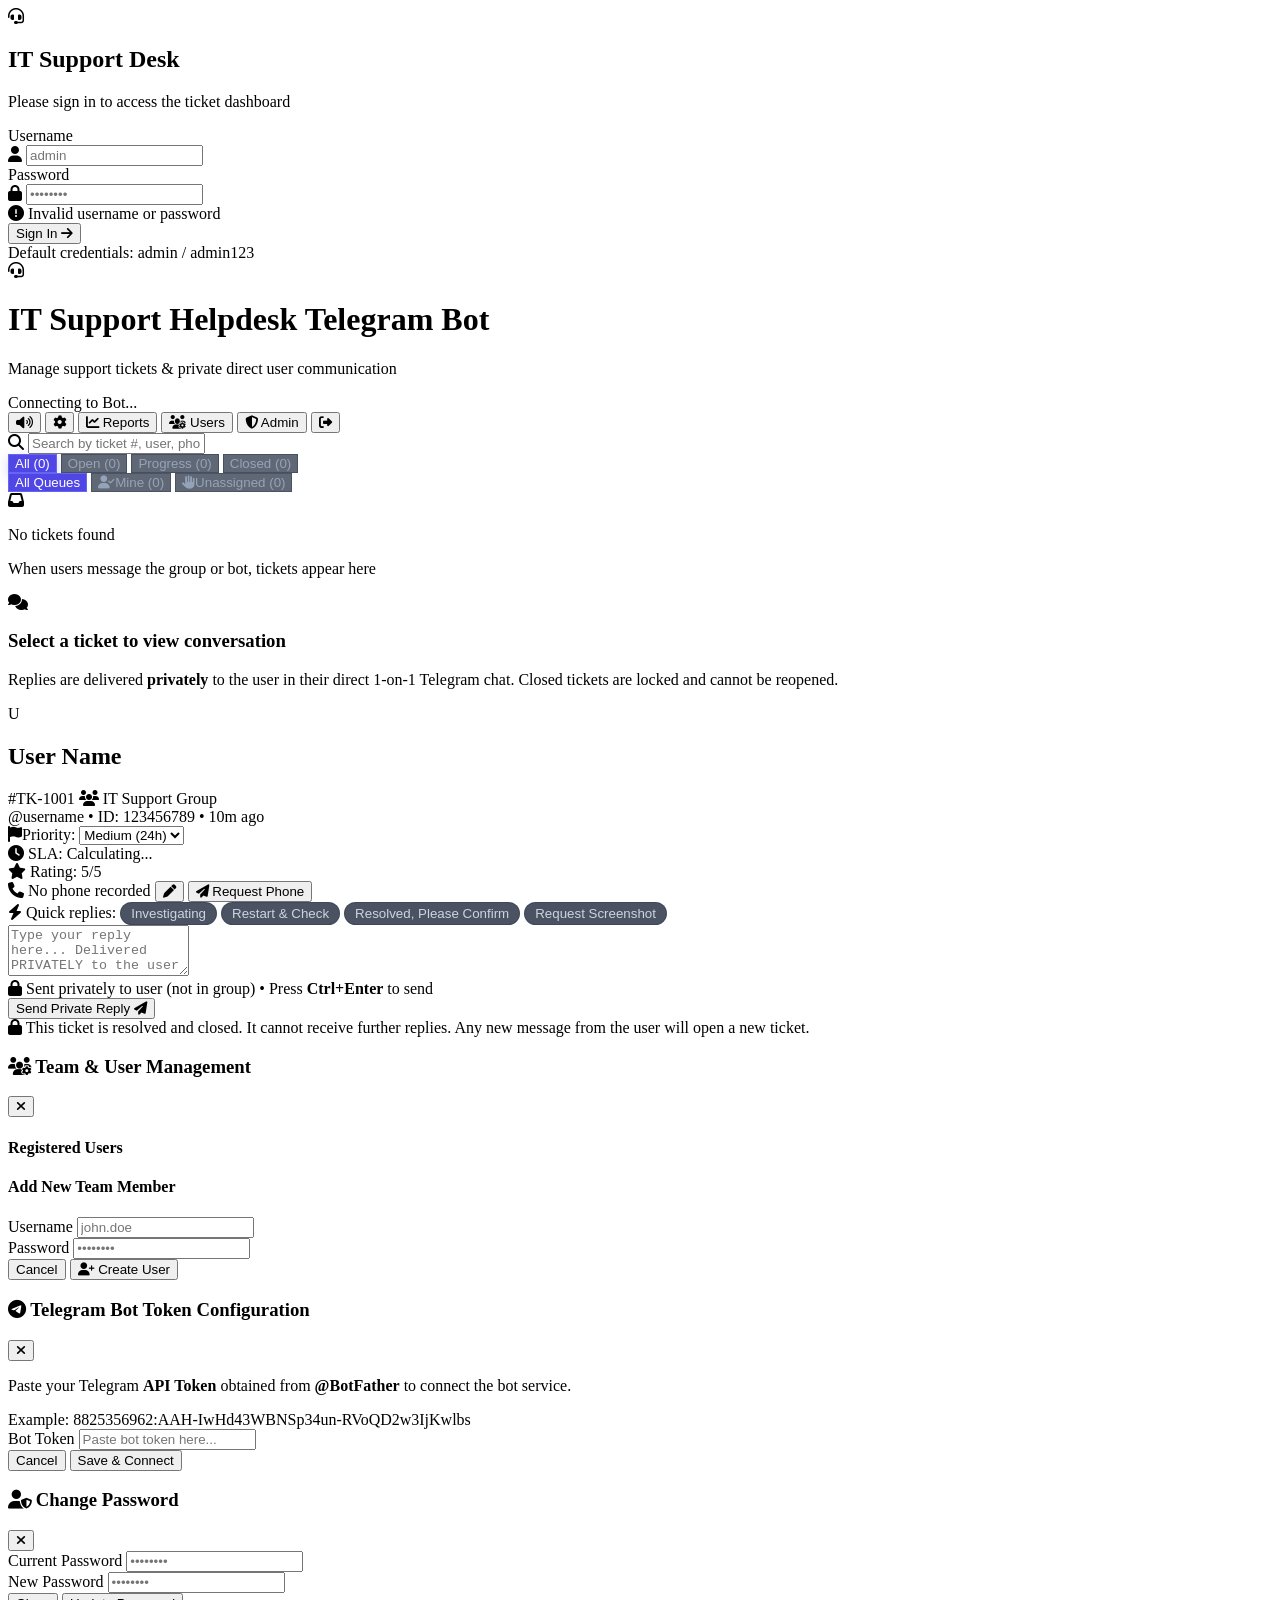
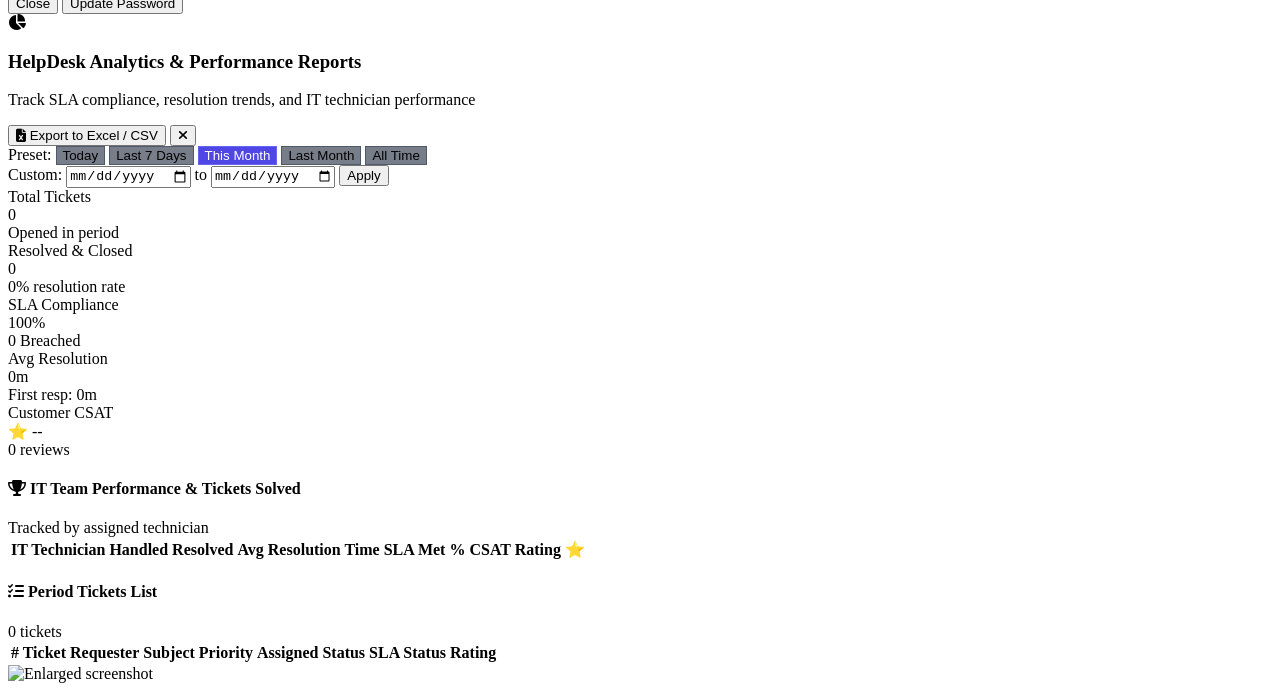
==== commit 4a56df32: "feat(csat): Add automated 1-5 star customer satisfaction survey on ticket resolution" ====
--- a/static/index.html
+++ b/static/index.html
@@ -276,6 +276,12 @@
                             <div id="assignment-container" class="flex items-center gap-1.5 whitespace-nowrap">
                                 <!-- Populated dynamically via JS -->
                             </div>
+
+                            <!-- CSAT Customer Rating Badge -->
+                            <div id="ticket-rating-badge" class="hidden px-2.5 py-1 rounded-lg bg-amber-500/15 border border-amber-500/30 text-[11px] font-mono flex items-center gap-1.5 text-amber-300 whitespace-nowrap shadow-sm">
+                                <i class="fa-solid fa-star text-amber-400 text-[10px]"></i>
+                                <span id="ticket-rating-text" class="font-bold">Rating: 5/5</span>
+                            </div>
                         </div>
 
                         <!-- Right: User Phone Quick Access -->
@@ -519,26 +525,31 @@
             <!-- Body / Content -->
             <div class="flex-1 overflow-y-auto p-6 space-y-6 custom-scroll">
                 <!-- KPI Summary Cards -->
-                <div class="grid grid-cols-2 md:grid-cols-4 gap-4">
-                    <div class="p-4 rounded-xl bg-slate-800/80 border border-slate-700/60 shadow-sm">
+                <div class="grid grid-cols-2 md:grid-cols-5 gap-3.5">
+                    <div class="p-3.5 rounded-xl bg-slate-800/80 border border-slate-700/60 shadow-sm">
                         <span class="text-[11px] text-slate-400 uppercase font-semibold tracking-wider">Total Tickets</span>
                         <div id="kpi-total-tickets" class="text-2xl font-bold text-white mt-1">0</div>
                         <span class="text-[11px] text-slate-500">Opened in period</span>
                     </div>
-                    <div class="p-4 rounded-xl bg-slate-800/80 border border-slate-700/60 shadow-sm">
+                    <div class="p-3.5 rounded-xl bg-slate-800/80 border border-slate-700/60 shadow-sm">
                         <span class="text-[11px] text-slate-400 uppercase font-semibold tracking-wider">Resolved & Closed</span>
                         <div id="kpi-resolved-tickets" class="text-2xl font-bold text-emerald-400 mt-1">0</div>
                         <span id="kpi-resolution-rate" class="text-[11px] text-emerald-500/90">0% resolution rate</span>
                     </div>
-                    <div class="p-4 rounded-xl bg-slate-800/80 border border-slate-700/60 shadow-sm">
+                    <div class="p-3.5 rounded-xl bg-slate-800/80 border border-slate-700/60 shadow-sm">
                         <span class="text-[11px] text-slate-400 uppercase font-semibold tracking-wider">SLA Compliance</span>
                         <div id="kpi-sla-compliance" class="text-2xl font-bold text-indigo-400 mt-1">100%</div>
                         <span id="kpi-sla-breaches" class="text-[11px] text-rose-400">0 Breached</span>
                     </div>
-                    <div class="p-4 rounded-xl bg-slate-800/80 border border-slate-700/60 shadow-sm">
-                        <span class="text-[11px] text-slate-400 uppercase font-semibold tracking-wider">Avg Resolution Time</span>
+                    <div class="p-3.5 rounded-xl bg-slate-800/80 border border-slate-700/60 shadow-sm">
+                        <span class="text-[11px] text-slate-400 uppercase font-semibold tracking-wider">Avg Resolution</span>
                         <div id="kpi-avg-resolution" class="text-2xl font-bold text-sky-400 mt-1">0m</div>
-                        <span id="kpi-first-response" class="text-[11px] text-slate-500">Avg first response: 0m</span>
+                        <span id="kpi-first-response" class="text-[11px] text-slate-500">First resp: 0m</span>
+                    </div>
+                    <div class="p-3.5 rounded-xl bg-slate-800/80 border border-slate-700/60 shadow-sm col-span-2 md:col-span-1">
+                        <span class="text-[11px] text-slate-400 uppercase font-semibold tracking-wider">Customer CSAT</span>
+                        <div id="kpi-avg-rating" class="text-2xl font-bold text-amber-400 mt-1">⭐ --</div>
+                        <span id="kpi-rating-count" class="text-[11px] text-slate-400">0 reviews</span>
                     </div>
                 </div>
 
@@ -560,6 +571,7 @@
                                     <th class="py-2.5 px-4 font-semibold text-center">Resolved</th>
                                     <th class="py-2.5 px-4 font-semibold text-center">Avg Resolution Time</th>
                                     <th class="py-2.5 px-4 font-semibold text-center">SLA Met %</th>
+                                    <th class="py-2.5 px-4 font-semibold text-center">CSAT Rating ⭐</th>
                                 </tr>
                             </thead>
                             <tbody id="team-performance-tbody" class="divide-y divide-slate-700/40 text-slate-200">
@@ -589,6 +601,7 @@
                                     <th class="py-2 px-3 text-center">Assigned</th>
                                     <th class="py-2 px-3 text-center">Status</th>
                                     <th class="py-2 px-3 text-center">SLA Status</th>
+                                    <th class="py-2 px-3 text-center">Rating</th>
                                 </tr>
                             </thead>
                             <tbody id="report-tickets-tbody" class="divide-y divide-slate-700/40 text-slate-200 font-mono text-[11px]">
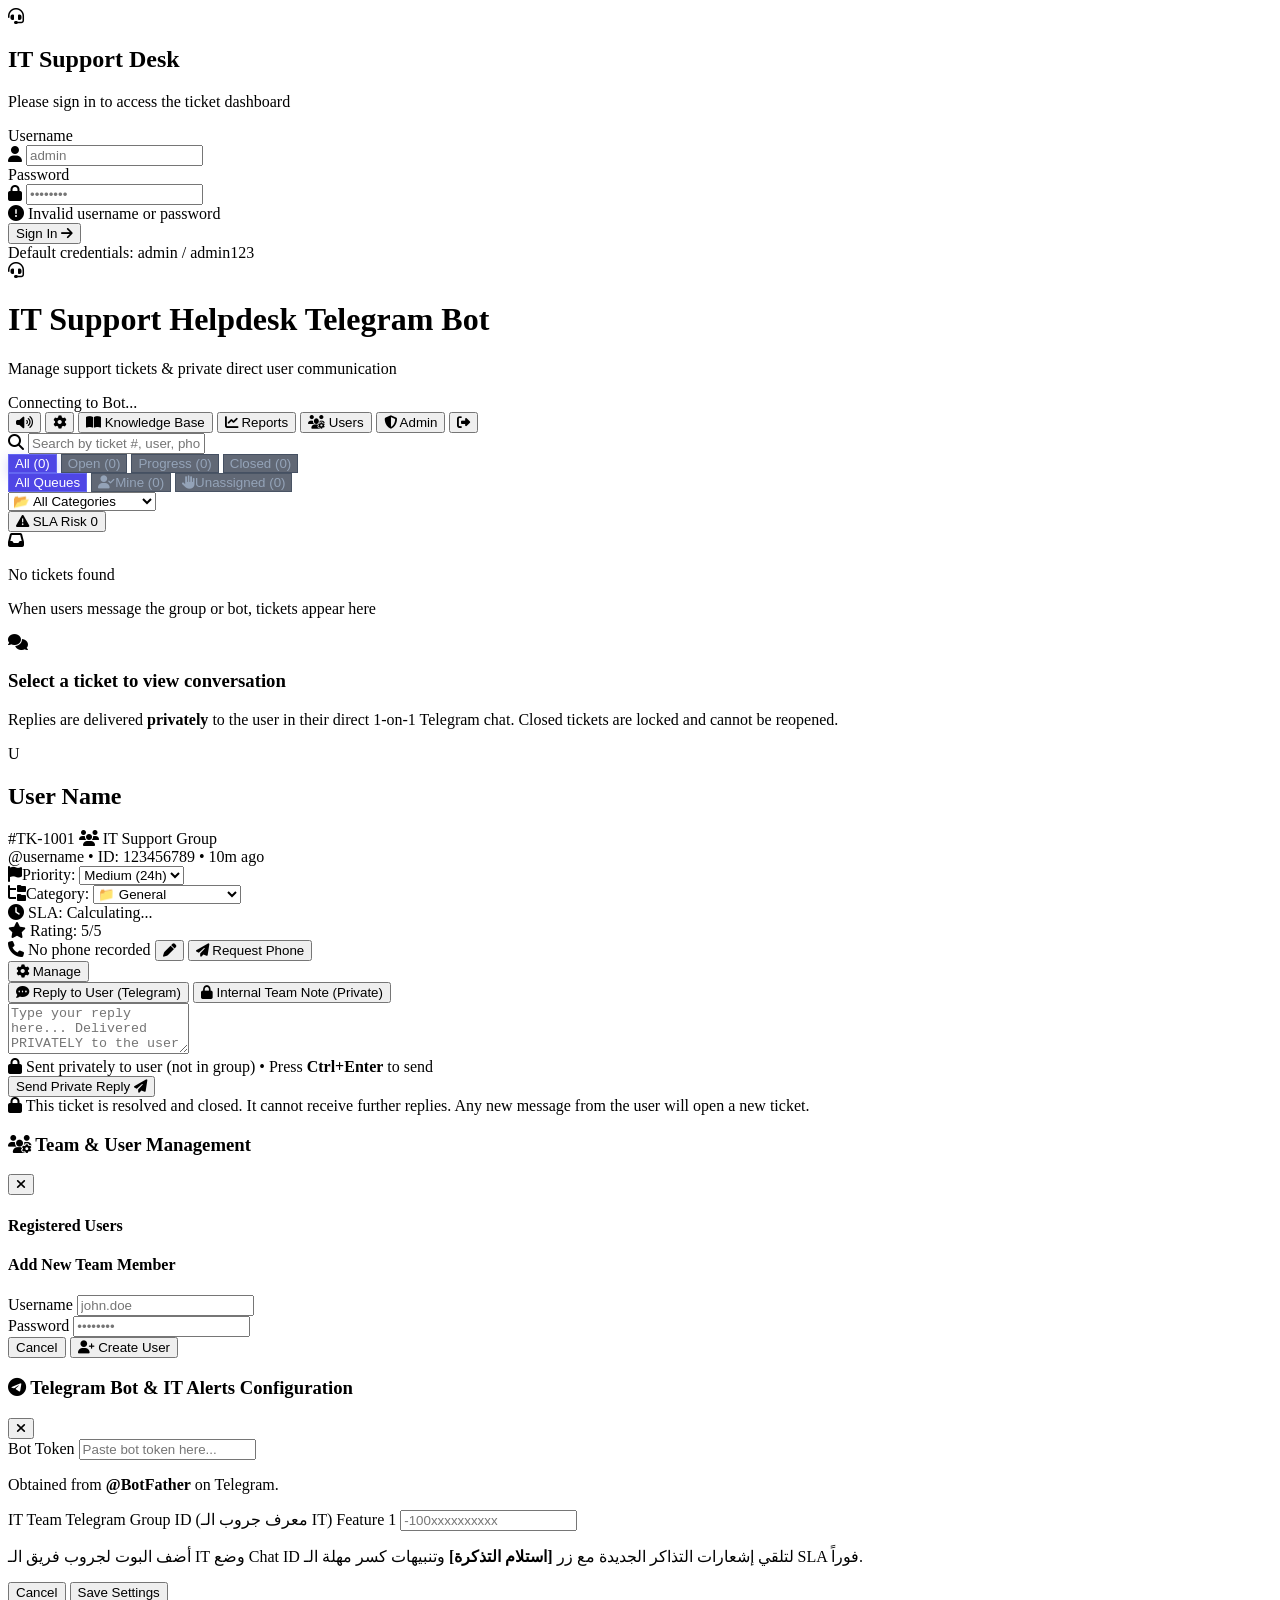
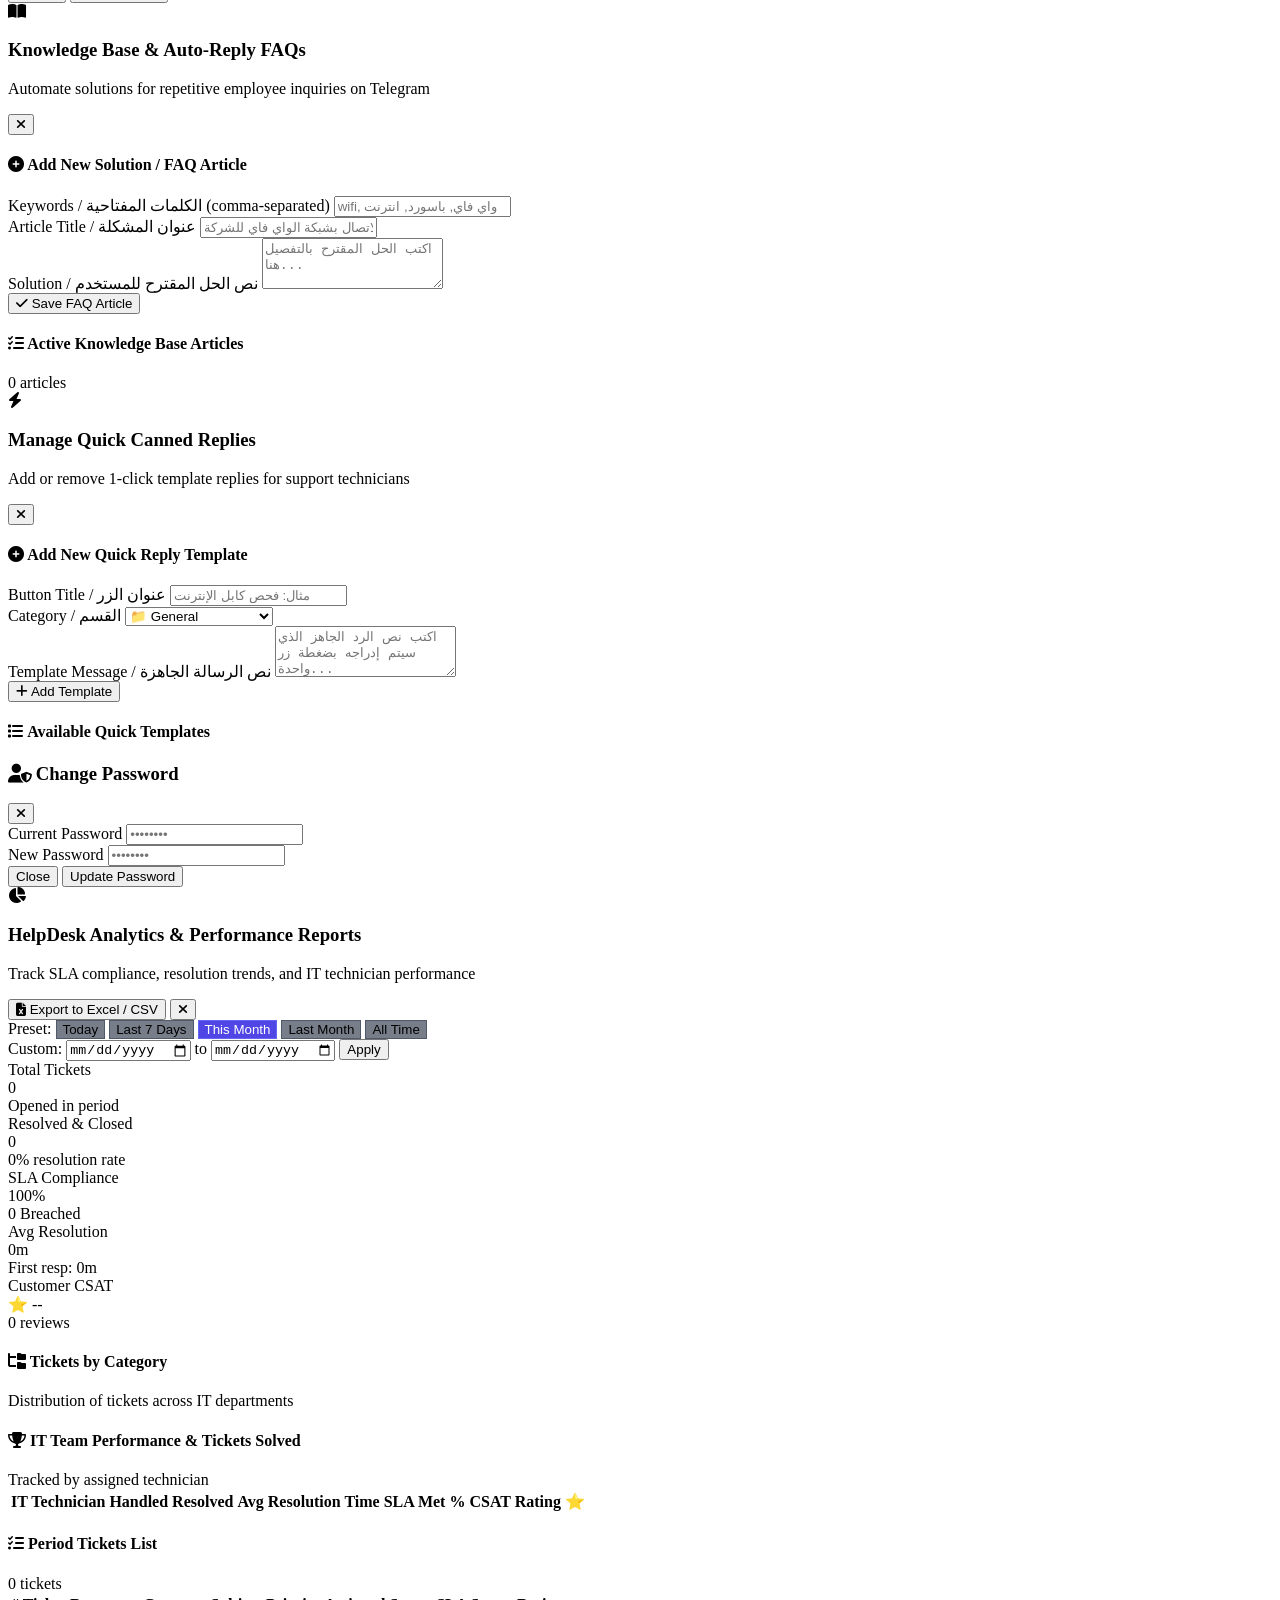
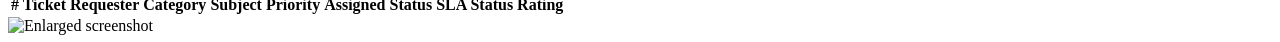
==== commit e10cade5: "feat: Add IT alerts group, internal notes, canned replies, categories, FAQ bot, and SLA escalations" ====
--- a/static/index.html
+++ b/static/index.html
@@ -119,6 +119,13 @@
                 <i class="fa-solid fa-gear"></i>
             </button>
 
+            <!-- Knowledge Base & FAQ Button -->
+            <button onclick="openFaqModal()" title="Knowledge Base & Auto-Reply FAQs" 
+                    class="flex items-center gap-1.5 px-3 py-1.5 rounded-xl bg-slate-800 hover:bg-slate-700 border border-slate-700 text-slate-300 text-xs font-semibold transition">
+                <i class="fa-solid fa-book-open text-indigo-400"></i>
+                <span>Knowledge Base</span>
+            </button>
+
             <!-- Reports & Analytics Button -->
             <button onclick="openReportsModal()" title="View SLA, Analytics & Export Reports" 
                     class="flex items-center gap-1.5 px-3 py-1.5 rounded-xl bg-indigo-600/30 hover:bg-indigo-600/50 border border-indigo-500/40 text-indigo-200 text-xs font-semibold transition shadow-sm">
@@ -188,6 +195,29 @@
                     </button>
                     <button onclick="setQueueFilter('unassigned')" id="queue-unassigned" class="queue-tab flex-1 py-1 rounded-lg text-center font-semibold transition text-slate-400 hover:text-slate-200">
                         <i class="fa-solid fa-hand text-[9px] mr-1 text-amber-400"></i>Unassigned <span id="count-unassigned" class="opacity-80 text-[10px]">(0)</span>
+                    </button>
+                </div>
+
+                <!-- Category & SLA Filter Row -->
+                <div class="flex items-center gap-1.5 pt-0.5 text-[11px]">
+                    <div class="flex-1 relative">
+                        <select id="sidebar-category-filter" onchange="handleSidebarCategoryFilter(this.value)" 
+                                class="w-full bg-slate-800/90 border border-slate-700/80 rounded-lg px-2 py-1 text-slate-300 text-[11px] focus:outline-none focus:border-indigo-500 cursor-pointer">
+                            <option value="all">📂 All Categories</option>
+                            <option value="Network">🌐 Network</option>
+                            <option value="Hardware">💻 Hardware</option>
+                            <option value="Software">💿 Software</option>
+                            <option value="Email & Accounts">✉️ Email & Accounts</option>
+                            <option value="Printers">🖨️ Printers</option>
+                            <option value="ERP / Database">🗄️ ERP / Database</option>
+                            <option value="General">📁 General</option>
+                        </select>
+                    </div>
+                    <button onclick="toggleSlaRiskFilter()" id="sla-risk-filter-btn" title="Filter tickets with SLA Warning or Breached"
+                            class="px-2.5 py-1 rounded-lg bg-slate-800/90 border border-slate-700/80 text-rose-400 hover:bg-rose-500/20 font-semibold text-[11px] flex items-center gap-1 transition">
+                        <i class="fa-solid fa-triangle-exclamation text-[10px]"></i>
+                        <span>SLA Risk</span>
+                        <span id="count-sla-risk-badge" class="px-1.5 py-0.2 rounded-full bg-rose-500/20 text-rose-300 text-[9px] font-mono">0</span>
                     </button>
                 </div>
             </div>
@@ -266,6 +296,20 @@
                                 </select>
                             </div>
 
+                            <!-- Category Selector -->
+                            <div class="flex items-center gap-1.5 px-2.5 py-1 rounded-lg bg-slate-800/90 border border-slate-700/80 text-[11px] hover:border-slate-600 transition whitespace-nowrap shadow-sm">
+                                <span class="text-slate-400 font-medium flex items-center gap-1"><i class="fa-solid fa-folder-tree text-[9px] text-slate-400"></i>Category:</span>
+                                <select id="ticket-category-select" onchange="handleCategoryChange(this.value)" class="bg-transparent text-[11px] font-bold focus:outline-none cursor-pointer text-slate-200">
+                                    <option value="General" class="bg-slate-800 text-slate-300">📁 General</option>
+                                    <option value="Network" class="bg-slate-800 text-sky-400">🌐 Network</option>
+                                    <option value="Hardware" class="bg-slate-800 text-amber-400">💻 Hardware</option>
+                                    <option value="Software" class="bg-slate-800 text-purple-400">💿 Software</option>
+                                    <option value="Email & Accounts" class="bg-slate-800 text-indigo-400">✉️ Email & Accounts</option>
+                                    <option value="Printers" class="bg-slate-800 text-emerald-400">🖨️ Printers</option>
+                                    <option value="ERP / Database" class="bg-slate-800 text-rose-400">🗄️ ERP / Database</option>
+                                </select>
+                            </div>
+
                             <!-- SLA Countdown Badge -->
                             <div id="ticket-sla-badge" class="px-2.5 py-1 rounded-lg bg-slate-800/90 border border-slate-700/80 text-[11px] font-mono flex items-center gap-1.5 text-slate-300 whitespace-nowrap shadow-sm">
                                 <i class="fa-solid fa-clock text-[10px] text-indigo-400"></i>
@@ -307,16 +351,32 @@
                 </div>
 
                 <!-- Quick Canned Replies Bar (hidden if closed) -->
-                <div id="canned-bar" class="px-6 py-2 bg-slate-850/60 border-t border-slate-800 flex items-center gap-2 overflow-x-auto text-[11px]">
-                    <span class="text-slate-500 shrink-0 font-medium"><i class="fa-solid fa-bolt text-amber-400 mr-1"></i> Quick replies:</span>
-                    <button onclick="insertTemplate('We have received your issue and our technical team is investigating now.')" class="canned-btn">Investigating</button>
-                    <button onclick="insertTemplate('Please restart your computer/device and check if the issue persists.')" class="canned-btn">Restart & Check</button>
-                    <button onclick="insertTemplate('The issue has been resolved. Please test and confirm.')" class="canned-btn">Resolved, Please Confirm</button>
-                    <button onclick="insertTemplate('Could you please provide a screenshot or exact error message?')" class="canned-btn">Request Screenshot</button>
+                <div id="canned-bar" class="px-6 py-2 bg-slate-850/60 border-t border-slate-800 flex items-center justify-between gap-2 overflow-x-auto text-[11px]">
+                    <div class="flex items-center gap-2 overflow-x-auto custom-scroll" id="canned-buttons-container">
+                        <!-- Dynamically populated from /api/canned-responses -->
+                    </div>
+                    <button onclick="openCannedModal()" title="Manage Canned Responses" class="shrink-0 px-2.5 py-1 rounded-lg bg-slate-800 hover:bg-slate-700 text-slate-300 border border-slate-700 text-[10px] font-semibold flex items-center gap-1 transition">
+                        <i class="fa-solid fa-gear text-indigo-400"></i>
+                        <span>Manage</span>
+                    </button>
                 </div>
 
                 <!-- Message Reply Input Box -->
-                <div id="reply-container" class="p-4 bg-slate-850 border-t border-slate-800 shrink-0">
+                <div id="reply-container" class="p-4 bg-slate-850 border-t border-slate-800 shrink-0 space-y-2">
+                    <!-- Mode Toggle Tabs (Public Reply vs Internal Team Note) -->
+                    <div class="flex items-center gap-2 text-xs">
+                        <button type="button" onclick="setReplyMode('reply')" id="mode-reply-btn" 
+                                class="px-3 py-1 rounded-lg font-bold text-[11px] bg-indigo-600 text-white flex items-center gap-1.5 shadow transition">
+                            <i class="fa-solid fa-comment-dots text-[10px]"></i>
+                            <span>Reply to User (Telegram)</span>
+                        </button>
+                        <button type="button" onclick="setReplyMode('note')" id="mode-note-btn" 
+                                class="px-3 py-1 rounded-lg font-bold text-[11px] bg-slate-800 hover:bg-slate-700 text-slate-400 hover:text-amber-300 border border-slate-700 flex items-center gap-1.5 transition">
+                            <i class="fa-solid fa-lock text-[10px] text-amber-400"></i>
+                            <span>Internal Team Note (Private)</span>
+                        </button>
+                    </div>
+
                     <form id="reply-form" onsubmit="sendReply(event)" class="space-y-2">
                         <div class="relative">
                             <textarea id="reply-text" rows="3" placeholder="Type your reply here... Delivered PRIVATELY to the user in their 1-on-1 chat"
@@ -324,7 +384,7 @@
                         </div>
                         <div class="flex items-center justify-between">
                             <div class="flex items-center gap-2 text-[11px] text-slate-400">
-                                <span class="flex items-center gap-1.5 text-indigo-400 font-medium">
+                                <span id="reply-visibility-notice" class="flex items-center gap-1.5 text-indigo-400 font-medium">
                                     <i class="fa-solid fa-lock text-[10px]"></i>
                                     Sent privately to user (not in group)
                                 </span>
@@ -333,8 +393,8 @@
                             </div>
                             <button type="submit" id="send-reply-btn" 
                                     class="px-5 py-2 rounded-xl bg-indigo-600 hover:bg-indigo-500 text-white text-xs font-bold flex items-center gap-2 shadow-lg shadow-indigo-600/20 transition active:scale-95">
-                                <span>Send Private Reply</span>
-                                <i class="fa-solid fa-paper-plane text-xs"></i>
+                                <span id="send-reply-btn-text">Send Private Reply</span>
+                                <i id="send-reply-btn-icon" class="fa-solid fa-paper-plane text-xs"></i>
                             </button>
                         </div>
                     </form>
@@ -402,40 +462,191 @@
         </div>
     </div>
 
-    <!-- Bot Token Settings Modal -->
+    <!-- Bot & IT Team Configuration Modal -->
     <div id="token-modal" class="hidden fixed inset-0 z-50 bg-black/70 backdrop-blur-sm flex items-center justify-center p-4">
         <div class="bg-slate-800 border border-slate-700 rounded-2xl w-full max-w-md p-6 shadow-2xl space-y-4">
             <div class="flex items-center justify-between border-b border-slate-700 pb-3">
                 <h3 class="font-bold text-sm text-white flex items-center gap-2">
                     <i class="fa-brands fa-telegram text-sky-400 text-base"></i>
-                    Telegram Bot Token Configuration
+                    Telegram Bot & IT Alerts Configuration
                 </h3>
                 <button onclick="closeTokenModal()" class="text-slate-400 hover:text-white transition">
                     <i class="fa-solid fa-xmark text-base"></i>
                 </button>
             </div>
 
-            <div class="text-xs text-slate-300 space-y-2 leading-relaxed">
-                <p>Paste your Telegram <b>API Token</b> obtained from <b>@BotFather</b> to connect the bot service.</p>
-                <div class="p-3 bg-slate-900 rounded-lg border border-slate-700 font-mono text-[11px] text-slate-400 break-all select-all">
-                    Example: 8825356962:AAH-IwHd43WBNSp34un-RVoQD2w3IjKwlbs
-                </div>
-            </div>
-
-            <form onsubmit="saveToken(event)" class="space-y-4 pt-2">
+            <form onsubmit="saveToken(event)" class="space-y-4 pt-1">
                 <div>
-                    <label class="block text-xs font-medium text-slate-300 mb-1.5">Bot Token</label>
+                    <label class="block text-xs font-medium text-slate-300 mb-1">Bot Token</label>
                     <input type="text" id="token-input" required placeholder="Paste bot token here..." 
                            class="w-full bg-slate-900 border border-slate-700 rounded-xl px-3.5 py-2.5 text-xs text-slate-100 font-mono placeholder-slate-600 focus:outline-none focus:border-indigo-500">
+                    <p class="text-[10px] text-slate-400 mt-1">Obtained from <b>@BotFather</b> on Telegram.</p>
+                </div>
+
+                <div>
+                    <label class="block text-xs font-medium text-slate-300 mb-1 flex items-center justify-between">
+                        <span>IT Team Telegram Group ID (معرف جروب الـ IT)</span>
+                        <span class="text-[10px] text-indigo-400">Feature 1</span>
+                    </label>
+                    <input type="text" id="it-group-input" placeholder="-100xxxxxxxxxx" 
+                           class="w-full bg-slate-900 border border-slate-700 rounded-xl px-3.5 py-2.5 text-xs text-slate-100 font-mono placeholder-slate-600 focus:outline-none focus:border-indigo-500">
+                    <p class="text-[10px] text-slate-400 mt-1">
+                        أضف البوت لجروب فريق الـ IT وضع Chat ID لتلقي إشعارات التذاكر الجديدة مع زر <b>[استلام التذكرة]</b> وتنبيهات كسر مهلة الـ SLA فوراً.
+                    </p>
                 </div>
 
                 <div id="token-error" class="hidden p-3 rounded-lg bg-rose-500/20 border border-rose-500/40 text-rose-300 text-xs"></div>
+                <div id="token-success" class="hidden p-3 rounded-lg bg-emerald-500/20 border border-emerald-500/40 text-emerald-300 text-xs"></div>
 
                 <div class="flex items-center justify-end gap-2 pt-2">
                     <button type="button" onclick="closeTokenModal()" class="px-4 py-2 rounded-xl bg-slate-700 hover:bg-slate-600 text-slate-300 text-xs font-medium transition">Cancel</button>
-                    <button type="submit" id="save-token-btn" class="px-5 py-2 rounded-xl bg-indigo-600 hover:bg-indigo-500 text-white text-xs font-bold shadow transition">Save & Connect</button>
+                    <button type="submit" id="save-token-btn" class="px-5 py-2 rounded-xl bg-indigo-600 hover:bg-indigo-500 text-white text-xs font-bold shadow transition">Save Settings</button>
                 </div>
             </form>
+        </div>
+    </div>
+
+    <!-- Knowledge Base & FAQ Management Modal -->
+    <div id="faq-modal" class="hidden fixed inset-0 z-50 bg-black/75 backdrop-blur-sm flex items-center justify-center p-4">
+        <div class="bg-slate-850 border border-slate-700/80 rounded-2xl w-full max-w-3xl max-h-[90vh] flex flex-col shadow-2xl overflow-hidden">
+            <!-- Header -->
+            <div class="p-5 border-b border-slate-800 flex items-center justify-between bg-slate-800/60">
+                <div class="flex items-center gap-3">
+                    <div class="w-10 h-10 rounded-xl bg-indigo-600/20 border border-indigo-500/30 flex items-center justify-center text-indigo-400">
+                        <i class="fa-solid fa-book-open text-lg"></i>
+                    </div>
+                    <div>
+                        <h3 class="font-bold text-base text-white">Knowledge Base & Auto-Reply FAQs</h3>
+                        <p class="text-xs text-slate-400">Automate solutions for repetitive employee inquiries on Telegram</p>
+                    </div>
+                </div>
+                <button onclick="closeFaqModal()" class="w-8 h-8 rounded-xl bg-slate-800 hover:bg-slate-700 text-slate-400 hover:text-white flex items-center justify-center transition">
+                    <i class="fa-solid fa-xmark"></i>
+                </button>
+            </div>
+
+            <!-- Content Area -->
+            <div class="flex-1 overflow-y-auto p-6 space-y-6 custom-scroll">
+                <!-- Add New FAQ Form -->
+                <div class="bg-slate-800/80 border border-slate-700/70 rounded-xl p-4 space-y-3">
+                    <h4 class="text-xs font-bold text-white flex items-center gap-2">
+                        <i class="fa-solid fa-plus-circle text-emerald-400"></i>
+                        <span>Add New Solution / FAQ Article</span>
+                    </h4>
+                    <form onsubmit="handleCreateFaq(event)" class="space-y-3">
+                        <div class="grid grid-cols-1 md:grid-cols-2 gap-3">
+                            <div>
+                                <label class="block text-[11px] font-medium text-slate-300 mb-1">Keywords / الكلمات المفتاحية (comma-separated)</label>
+                                <input type="text" id="faq-keywords" required placeholder="wifi, واي فاي, باسورد, انترنت" 
+                                       class="w-full bg-slate-900 border border-slate-700 rounded-xl px-3 py-2 text-xs text-slate-100 placeholder-slate-500 focus:outline-none focus:border-indigo-500">
+                            </div>
+                            <div>
+                                <label class="block text-[11px] font-medium text-slate-300 mb-1">Article Title / عنوان المشكلة</label>
+                                <input type="text" id="faq-question" required placeholder="كيفية الاتصال بشبكة الواي فاي للشركة" 
+                                       class="w-full bg-slate-900 border border-slate-700 rounded-xl px-3 py-2 text-xs text-slate-100 placeholder-slate-500 focus:outline-none focus:border-indigo-500">
+                            </div>
+                        </div>
+                        <div>
+                            <label class="block text-[11px] font-medium text-slate-300 mb-1">Solution / نص الحل المقترح للمستخدم</label>
+                            <textarea id="faq-answer" rows="3" required placeholder="اكتب الحل المقترح بالتفصيل هنا..." 
+                                      class="w-full bg-slate-900 border border-slate-700 rounded-xl p-3 text-xs text-slate-100 placeholder-slate-500 focus:outline-none focus:border-indigo-500 resize-none"></textarea>
+                        </div>
+                        <div class="flex items-center justify-end gap-2 pt-1">
+                            <button type="submit" id="save-faq-btn" class="px-4 py-1.5 rounded-xl bg-emerald-600 hover:bg-emerald-500 text-white text-xs font-bold shadow transition flex items-center gap-1.5 active:scale-95">
+                                <i class="fa-solid fa-check text-[10px]"></i>
+                                <span>Save FAQ Article</span>
+                            </button>
+                        </div>
+                    </form>
+                </div>
+
+                <!-- Existing FAQs List -->
+                <div class="space-y-3">
+                    <div class="flex items-center justify-between">
+                        <h4 class="text-xs font-bold text-white uppercase tracking-wider flex items-center gap-2">
+                            <i class="fa-solid fa-list-check text-indigo-400"></i>
+                            <span>Active Knowledge Base Articles</span>
+                        </h4>
+                        <span id="faq-count" class="text-xs text-slate-400">0 articles</span>
+                    </div>
+                    <div id="faq-list-container" class="space-y-2.5">
+                        <!-- Populated dynamically via JS -->
+                    </div>
+                </div>
+            </div>
+        </div>
+    </div>
+
+    <!-- Canned Responses Manager Modal -->
+    <div id="canned-modal" class="hidden fixed inset-0 z-50 bg-black/75 backdrop-blur-sm flex items-center justify-center p-4">
+        <div class="bg-slate-850 border border-slate-700/80 rounded-2xl w-full max-w-2xl max-h-[90vh] flex flex-col shadow-2xl overflow-hidden">
+            <!-- Header -->
+            <div class="p-5 border-b border-slate-800 flex items-center justify-between bg-slate-800/60">
+                <div class="flex items-center gap-3">
+                    <div class="w-10 h-10 rounded-xl bg-amber-500/20 border border-amber-500/30 flex items-center justify-center text-amber-400">
+                        <i class="fa-solid fa-bolt text-lg"></i>
+                    </div>
+                    <div>
+                        <h3 class="font-bold text-base text-white">Manage Quick Canned Replies</h3>
+                        <p class="text-xs text-slate-400">Add or remove 1-click template replies for support technicians</p>
+                    </div>
+                </div>
+                <button onclick="closeCannedModal()" class="w-8 h-8 rounded-xl bg-slate-800 hover:bg-slate-700 text-slate-400 hover:text-white flex items-center justify-center transition">
+                    <i class="fa-solid fa-xmark"></i>
+                </button>
+            </div>
+
+            <!-- Content Area -->
+            <div class="flex-1 overflow-y-auto p-6 space-y-6 custom-scroll">
+                <!-- Add New Canned Form -->
+                <div class="bg-slate-800/80 border border-slate-700/70 rounded-xl p-4 space-y-3">
+                    <h4 class="text-xs font-bold text-white flex items-center gap-2">
+                        <i class="fa-solid fa-plus-circle text-amber-400"></i>
+                        <span>Add New Quick Reply Template</span>
+                    </h4>
+                    <form onsubmit="handleCreateCanned(event)" class="space-y-3">
+                        <div class="grid grid-cols-1 md:grid-cols-2 gap-3">
+                            <div>
+                                <label class="block text-[11px] font-medium text-slate-300 mb-1">Button Title / عنوان الزر</label>
+                                <input type="text" id="canned-title" required placeholder="مثال: فحص كابل الإنترنت" 
+                                       class="w-full bg-slate-900 border border-slate-700 rounded-xl px-3 py-2 text-xs text-slate-100 placeholder-slate-500 focus:outline-none focus:border-amber-500">
+                            </div>
+                            <div>
+                                <label class="block text-[11px] font-medium text-slate-300 mb-1">Category / القسم</label>
+                                <select id="canned-category" class="w-full bg-slate-900 border border-slate-700 rounded-xl px-3 py-2 text-xs text-slate-200 focus:outline-none focus:border-amber-500">
+                                    <option value="General">📁 General</option>
+                                    <option value="Network">🌐 Network</option>
+                                    <option value="Hardware">💻 Hardware</option>
+                                    <option value="Software">💿 Software</option>
+                                    <option value="Email & Accounts">✉️ Email & Accounts</option>
+                                </select>
+                            </div>
+                        </div>
+                        <div>
+                            <label class="block text-[11px] font-medium text-slate-300 mb-1">Template Message / نص الرسالة الجاهزة</label>
+                            <textarea id="canned-text" rows="3" required placeholder="اكتب نص الرد الجاهز الذي سيتم إدراجه بضغطة زر واحدة..." 
+                                      class="w-full bg-slate-900 border border-slate-700 rounded-xl p-3 text-xs text-slate-100 placeholder-slate-500 focus:outline-none focus:border-amber-500 resize-none"></textarea>
+                        </div>
+                        <div class="flex items-center justify-end gap-2 pt-1">
+                            <button type="submit" class="px-4 py-1.5 rounded-xl bg-amber-600 hover:bg-amber-500 text-white text-xs font-bold shadow transition flex items-center gap-1.5 active:scale-95">
+                                <i class="fa-solid fa-plus text-[10px]"></i>
+                                <span>Add Template</span>
+                            </button>
+                        </div>
+                    </form>
+                </div>
+
+                <!-- Existing Canned List -->
+                <div class="space-y-3">
+                    <h4 class="text-xs font-bold text-white uppercase tracking-wider flex items-center gap-2">
+                        <i class="fa-solid fa-list text-amber-400"></i>
+                        <span>Available Quick Templates</span>
+                    </h4>
+                    <div id="canned-list-container" class="space-y-2">
+                        <!-- Populated via JS -->
+                    </div>
+                </div>
+            </div>
         </div>
     </div>
 
@@ -550,6 +761,20 @@
                         <span class="text-[11px] text-slate-400 uppercase font-semibold tracking-wider">Customer CSAT</span>
                         <div id="kpi-avg-rating" class="text-2xl font-bold text-amber-400 mt-1">⭐ --</div>
                         <span id="kpi-rating-count" class="text-[11px] text-slate-400">0 reviews</span>
+                    </div>
+                </div>
+
+                <!-- Category Breakdown Section -->
+                <div class="bg-slate-800/60 border border-slate-700/60 rounded-xl overflow-hidden shadow-sm p-4">
+                    <div class="flex items-center justify-between mb-3">
+                        <h4 class="font-bold text-xs text-white uppercase tracking-wider flex items-center gap-2">
+                            <i class="fa-solid fa-folder-tree text-indigo-400"></i>
+                            Tickets by Category
+                        </h4>
+                        <span class="text-[11px] text-slate-400">Distribution of tickets across IT departments</span>
+                    </div>
+                    <div id="category-breakdown-container" class="grid grid-cols-2 sm:grid-cols-4 md:grid-cols-7 gap-2.5">
+                        <!-- Populated via JS -->
                     </div>
                 </div>
 
@@ -596,6 +821,7 @@
                                 <tr>
                                     <th class="py-2 px-3"># Ticket</th>
                                     <th class="py-2 px-3">Requester</th>
+                                    <th class="py-2 px-3">Category</th>
                                     <th class="py-2 px-3">Subject</th>
                                     <th class="py-2 px-3 text-center">Priority</th>
                                     <th class="py-2 px-3 text-center">Assigned</th>
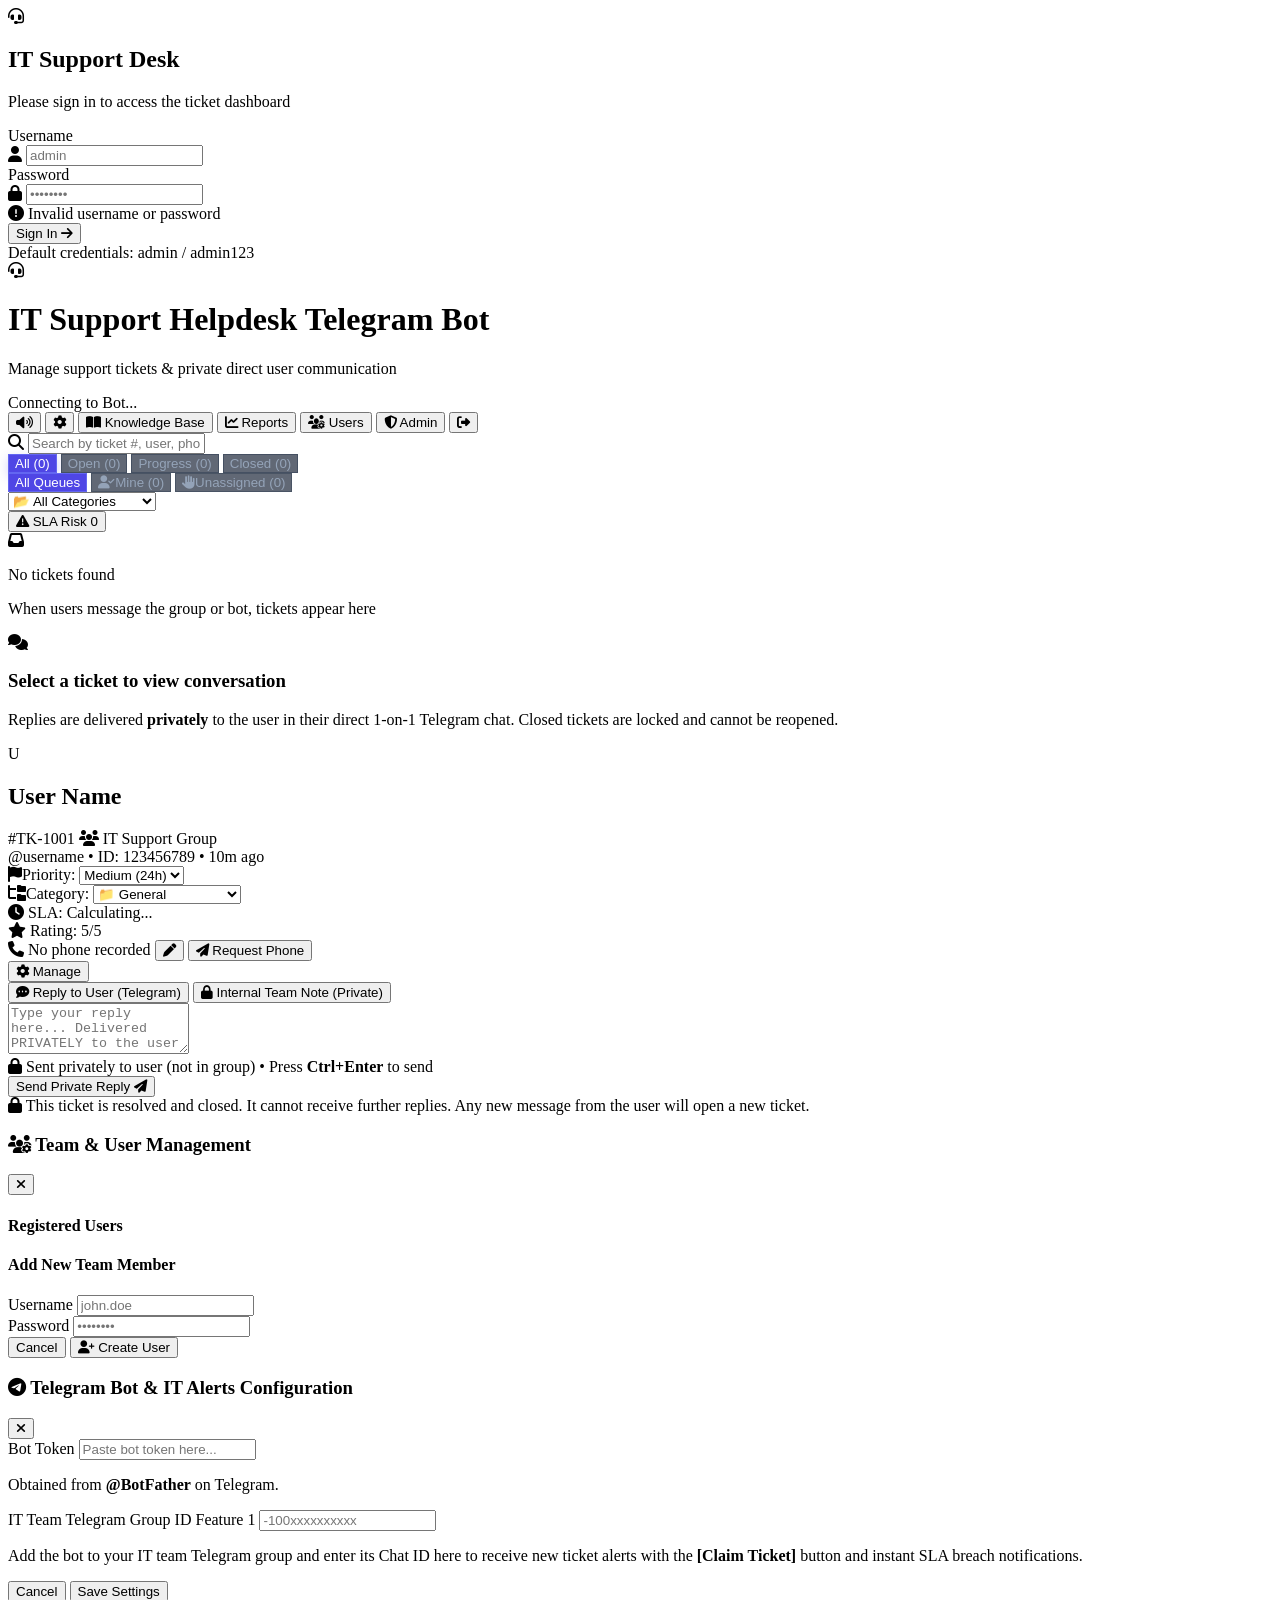
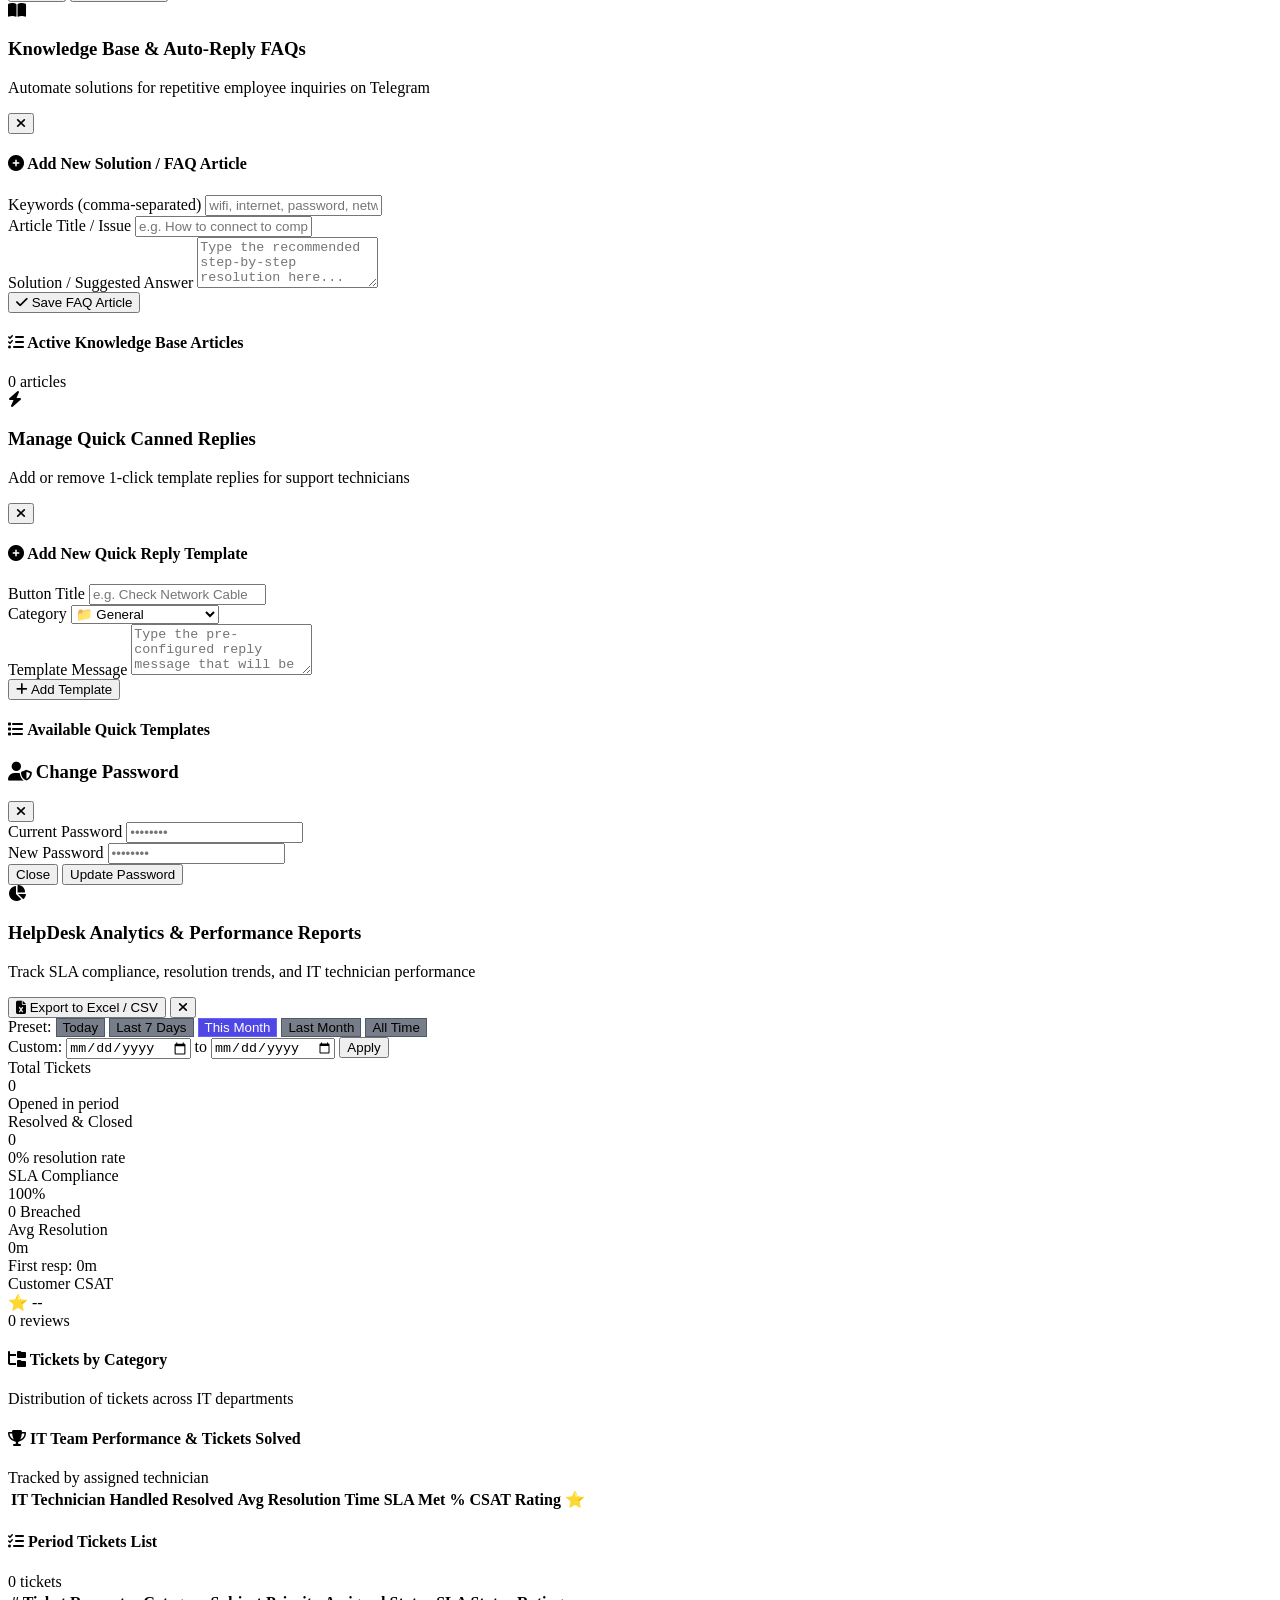
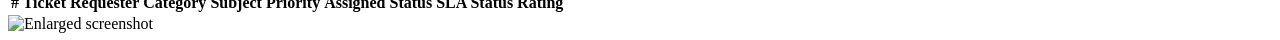
==== commit c6173f7b: "refactor: Enforce 100% English across UI, bot messages, templates, and FAQ" ====
--- a/static/index.html
+++ b/static/index.html
@@ -485,13 +485,13 @@
 
                 <div>
                     <label class="block text-xs font-medium text-slate-300 mb-1 flex items-center justify-between">
-                        <span>IT Team Telegram Group ID (معرف جروب الـ IT)</span>
+                        <span>IT Team Telegram Group ID</span>
                         <span class="text-[10px] text-indigo-400">Feature 1</span>
                     </label>
                     <input type="text" id="it-group-input" placeholder="-100xxxxxxxxxx" 
                            class="w-full bg-slate-900 border border-slate-700 rounded-xl px-3.5 py-2.5 text-xs text-slate-100 font-mono placeholder-slate-600 focus:outline-none focus:border-indigo-500">
                     <p class="text-[10px] text-slate-400 mt-1">
-                        أضف البوت لجروب فريق الـ IT وضع Chat ID لتلقي إشعارات التذاكر الجديدة مع زر <b>[استلام التذكرة]</b> وتنبيهات كسر مهلة الـ SLA فوراً.
+                        Add the bot to your IT team Telegram group and enter its Chat ID here to receive new ticket alerts with the <b>[Claim Ticket]</b> button and instant SLA breach notifications.
                     </p>
                 </div>
 
@@ -536,19 +536,19 @@
                     <form onsubmit="handleCreateFaq(event)" class="space-y-3">
                         <div class="grid grid-cols-1 md:grid-cols-2 gap-3">
                             <div>
-                                <label class="block text-[11px] font-medium text-slate-300 mb-1">Keywords / الكلمات المفتاحية (comma-separated)</label>
-                                <input type="text" id="faq-keywords" required placeholder="wifi, واي فاي, باسورد, انترنت" 
+                                <label class="block text-[11px] font-medium text-slate-300 mb-1">Keywords (comma-separated)</label>
+                                <input type="text" id="faq-keywords" required placeholder="wifi, internet, password, network" 
                                        class="w-full bg-slate-900 border border-slate-700 rounded-xl px-3 py-2 text-xs text-slate-100 placeholder-slate-500 focus:outline-none focus:border-indigo-500">
                             </div>
                             <div>
-                                <label class="block text-[11px] font-medium text-slate-300 mb-1">Article Title / عنوان المشكلة</label>
-                                <input type="text" id="faq-question" required placeholder="كيفية الاتصال بشبكة الواي فاي للشركة" 
+                                <label class="block text-[11px] font-medium text-slate-300 mb-1">Article Title / Issue</label>
+                                <input type="text" id="faq-question" required placeholder="e.g. How to connect to company Wi-Fi" 
                                        class="w-full bg-slate-900 border border-slate-700 rounded-xl px-3 py-2 text-xs text-slate-100 placeholder-slate-500 focus:outline-none focus:border-indigo-500">
                             </div>
                         </div>
                         <div>
-                            <label class="block text-[11px] font-medium text-slate-300 mb-1">Solution / نص الحل المقترح للمستخدم</label>
-                            <textarea id="faq-answer" rows="3" required placeholder="اكتب الحل المقترح بالتفصيل هنا..." 
+                            <label class="block text-[11px] font-medium text-slate-300 mb-1">Solution / Suggested Answer</label>
+                            <textarea id="faq-answer" rows="3" required placeholder="Type the recommended step-by-step resolution here..." 
                                       class="w-full bg-slate-900 border border-slate-700 rounded-xl p-3 text-xs text-slate-100 placeholder-slate-500 focus:outline-none focus:border-indigo-500 resize-none"></textarea>
                         </div>
                         <div class="flex items-center justify-end gap-2 pt-1">
@@ -607,12 +607,12 @@
                     <form onsubmit="handleCreateCanned(event)" class="space-y-3">
                         <div class="grid grid-cols-1 md:grid-cols-2 gap-3">
                             <div>
-                                <label class="block text-[11px] font-medium text-slate-300 mb-1">Button Title / عنوان الزر</label>
-                                <input type="text" id="canned-title" required placeholder="مثال: فحص كابل الإنترنت" 
+                                <label class="block text-[11px] font-medium text-slate-300 mb-1">Button Title</label>
+                                <input type="text" id="canned-title" required placeholder="e.g. Check Network Cable" 
                                        class="w-full bg-slate-900 border border-slate-700 rounded-xl px-3 py-2 text-xs text-slate-100 placeholder-slate-500 focus:outline-none focus:border-amber-500">
                             </div>
                             <div>
-                                <label class="block text-[11px] font-medium text-slate-300 mb-1">Category / القسم</label>
+                                <label class="block text-[11px] font-medium text-slate-300 mb-1">Category</label>
                                 <select id="canned-category" class="w-full bg-slate-900 border border-slate-700 rounded-xl px-3 py-2 text-xs text-slate-200 focus:outline-none focus:border-amber-500">
                                     <option value="General">📁 General</option>
                                     <option value="Network">🌐 Network</option>
@@ -623,8 +623,8 @@
                             </div>
                         </div>
                         <div>
-                            <label class="block text-[11px] font-medium text-slate-300 mb-1">Template Message / نص الرسالة الجاهزة</label>
-                            <textarea id="canned-text" rows="3" required placeholder="اكتب نص الرد الجاهز الذي سيتم إدراجه بضغطة زر واحدة..." 
+                            <label class="block text-[11px] font-medium text-slate-300 mb-1">Template Message</label>
+                            <textarea id="canned-text" rows="3" required placeholder="Type the pre-configured reply message that will be inserted with one click..." 
                                       class="w-full bg-slate-900 border border-slate-700 rounded-xl p-3 text-xs text-slate-100 placeholder-slate-500 focus:outline-none focus:border-amber-500 resize-none"></textarea>
                         </div>
                         <div class="flex items-center justify-end gap-2 pt-1">
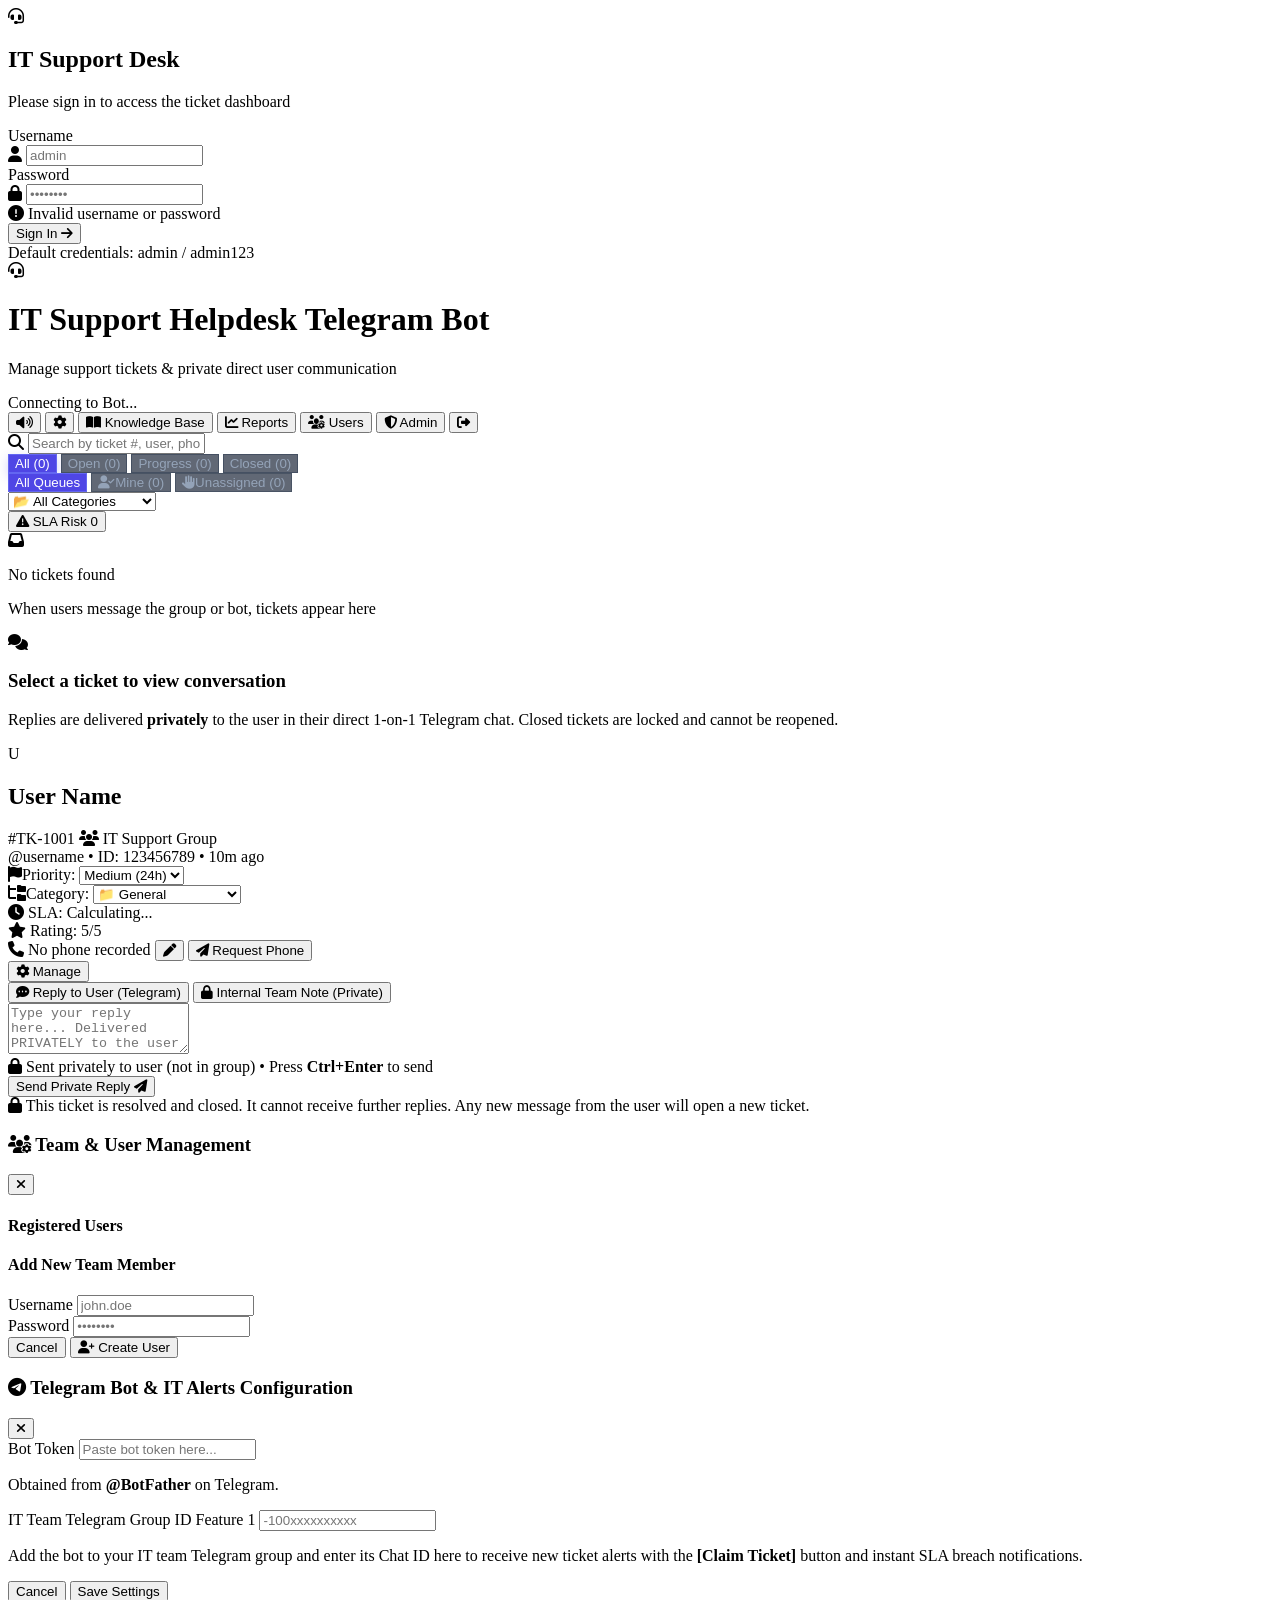
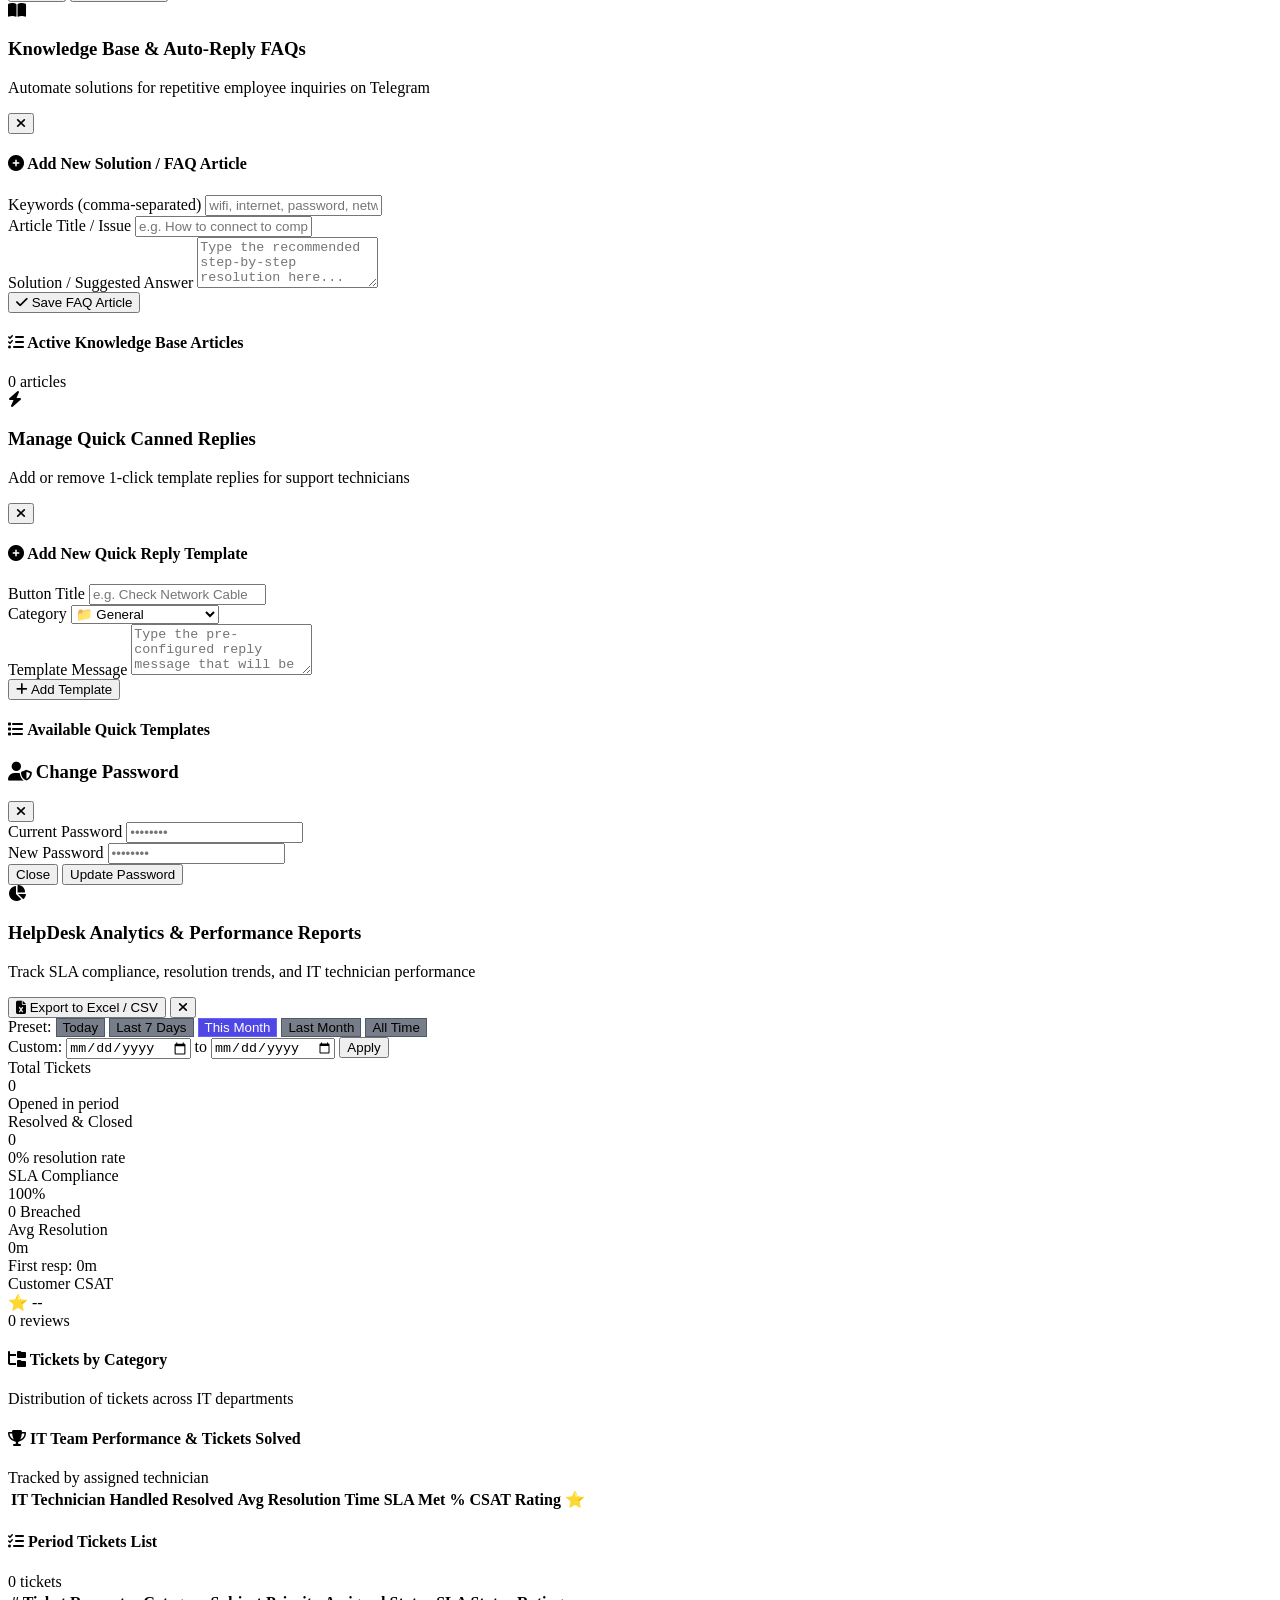
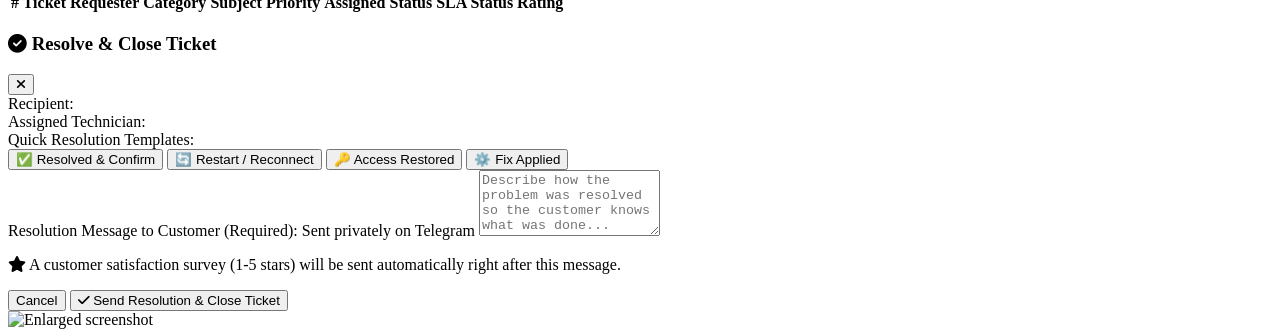
==== commit 68e39a53: "fix: Resolve button spinner reset, canned text insertion, CSAT survey mobile layout, and enforce ass" ====
--- a/static/index.html
+++ b/static/index.html
@@ -837,6 +837,75 @@
                     </div>
                 </div>
             </div>
+    <!-- Resolve & Close Ticket Modal -->
+    <div id="resolve-modal" class="hidden fixed inset-0 z-50 bg-black/75 backdrop-blur-sm flex items-center justify-center p-4">
+        <div class="bg-slate-800 border border-slate-700 rounded-2xl w-full max-w-lg p-6 shadow-2xl space-y-4">
+            <div class="flex items-center justify-between border-b border-slate-700 pb-3">
+                <h3 class="font-bold text-sm text-white flex items-center gap-2">
+                    <i class="fa-solid fa-circle-check text-emerald-400 text-base"></i>
+                    <span>Resolve & Close Ticket <span id="resolve-modal-ticket-num" class="text-indigo-400 font-mono"></span></span>
+                </h3>
+                <button onclick="closeResolveModal()" class="text-slate-400 hover:text-white transition">
+                    <i class="fa-solid fa-xmark text-lg"></i>
+                </button>
+            </div>
+
+            <div class="p-3 rounded-xl bg-slate-900/80 border border-slate-700/60 text-xs space-y-1">
+                <div class="flex items-center justify-between">
+                    <span class="text-slate-400">Recipient:</span>
+                    <span id="resolve-modal-user" class="font-semibold text-slate-200"></span>
+                </div>
+                <div class="flex items-center justify-between">
+                    <span class="text-slate-400">Assigned Technician:</span>
+                    <span id="resolve-modal-assignee" class="font-semibold text-indigo-300"></span>
+                </div>
+            </div>
+
+            <!-- Quick Resolution Message Templates -->
+            <div class="space-y-1.5">
+                <label class="text-[11px] font-bold text-slate-400 uppercase tracking-wider">Quick Resolution Templates:</label>
+                <div class="flex flex-wrap gap-1.5 text-[11px]" id="resolve-quick-templates">
+                    <button type="button" onclick="setResolveTemplate('resolved_confirm')" class="px-2.5 py-1 rounded-lg bg-slate-700 hover:bg-slate-600 text-slate-200 border border-slate-600/60 transition active:scale-95">
+                        ✅ Resolved & Confirm
+                    </button>
+                    <button type="button" onclick="setResolveTemplate('restart_solved')" class="px-2.5 py-1 rounded-lg bg-slate-700 hover:bg-slate-600 text-slate-200 border border-slate-600/60 transition active:scale-95">
+                        🔄 Restart / Reconnect
+                    </button>
+                    <button type="button" onclick="setResolveTemplate('password_restored')" class="px-2.5 py-1 rounded-lg bg-slate-700 hover:bg-slate-600 text-slate-200 border border-slate-600/60 transition active:scale-95">
+                        🔑 Access Restored
+                    </button>
+                    <button type="button" onclick="setResolveTemplate('fix_applied')" class="px-2.5 py-1 rounded-lg bg-slate-700 hover:bg-slate-600 text-slate-200 border border-slate-600/60 transition active:scale-95">
+                        ⚙️ Fix Applied
+                    </button>
+                </div>
+            </div>
+
+            <!-- Resolution Reply Text Area -->
+            <form id="resolve-form" onsubmit="submitResolveTicket(event)" class="space-y-4">
+                <div class="space-y-1.5">
+                    <label class="text-[11px] font-bold text-slate-400 uppercase tracking-wider flex items-center justify-between">
+                        <span>Resolution Message to Customer (Required):</span>
+                        <span class="text-[10px] text-indigo-400 lowercase font-normal">Sent privately on Telegram</span>
+                    </label>
+                    <textarea id="resolve-reply-text" rows="4" required
+                              placeholder="Describe how the problem was resolved so the customer knows what was done..."
+                              class="w-full bg-slate-900 border border-slate-700 rounded-xl p-3 text-xs text-slate-100 placeholder-slate-500 focus:outline-none focus:border-emerald-500 resize-none transition leading-relaxed"></textarea>
+                    <p class="text-[11px] text-slate-400 flex items-center gap-1.5 mt-1">
+                        <i class="fa-solid fa-star text-amber-400 text-[10px]"></i>
+                        A customer satisfaction survey (1-5 stars) will be sent automatically right after this message.
+                    </p>
+                </div>
+
+                <div class="flex items-center justify-end gap-2 pt-2 border-t border-slate-700">
+                    <button type="button" onclick="closeResolveModal()" class="px-4 py-2 rounded-xl bg-slate-700 hover:bg-slate-600 text-slate-300 text-xs font-semibold transition">
+                        Cancel
+                    </button>
+                    <button type="submit" id="btn-submit-resolve" class="px-5 py-2 rounded-xl bg-emerald-600 hover:bg-emerald-500 text-white text-xs font-bold flex items-center gap-2 shadow-lg shadow-emerald-600/25 transition active:scale-95">
+                        <i class="fa-solid fa-check"></i>
+                        <span id="btn-submit-resolve-text">Send Resolution & Close Ticket</span>
+                    </button>
+                </div>
+            </form>
         </div>
     </div>
 
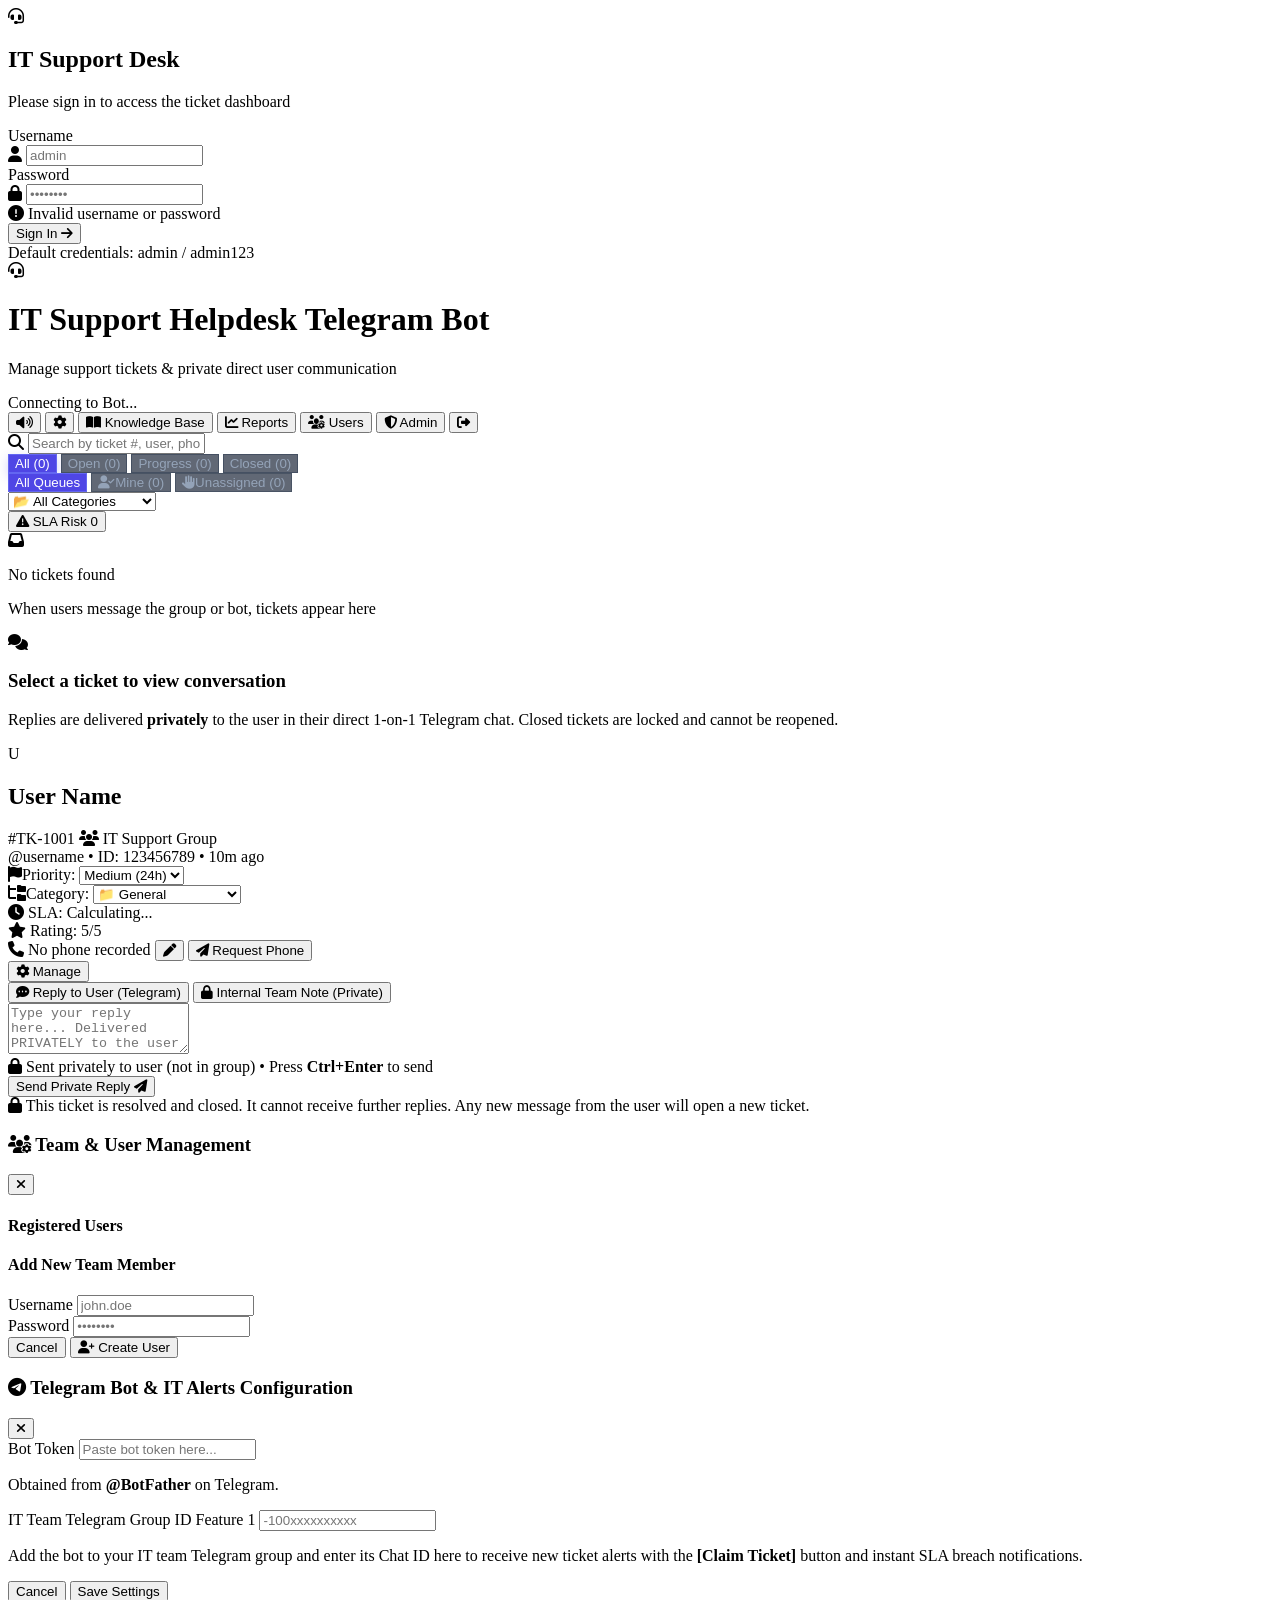
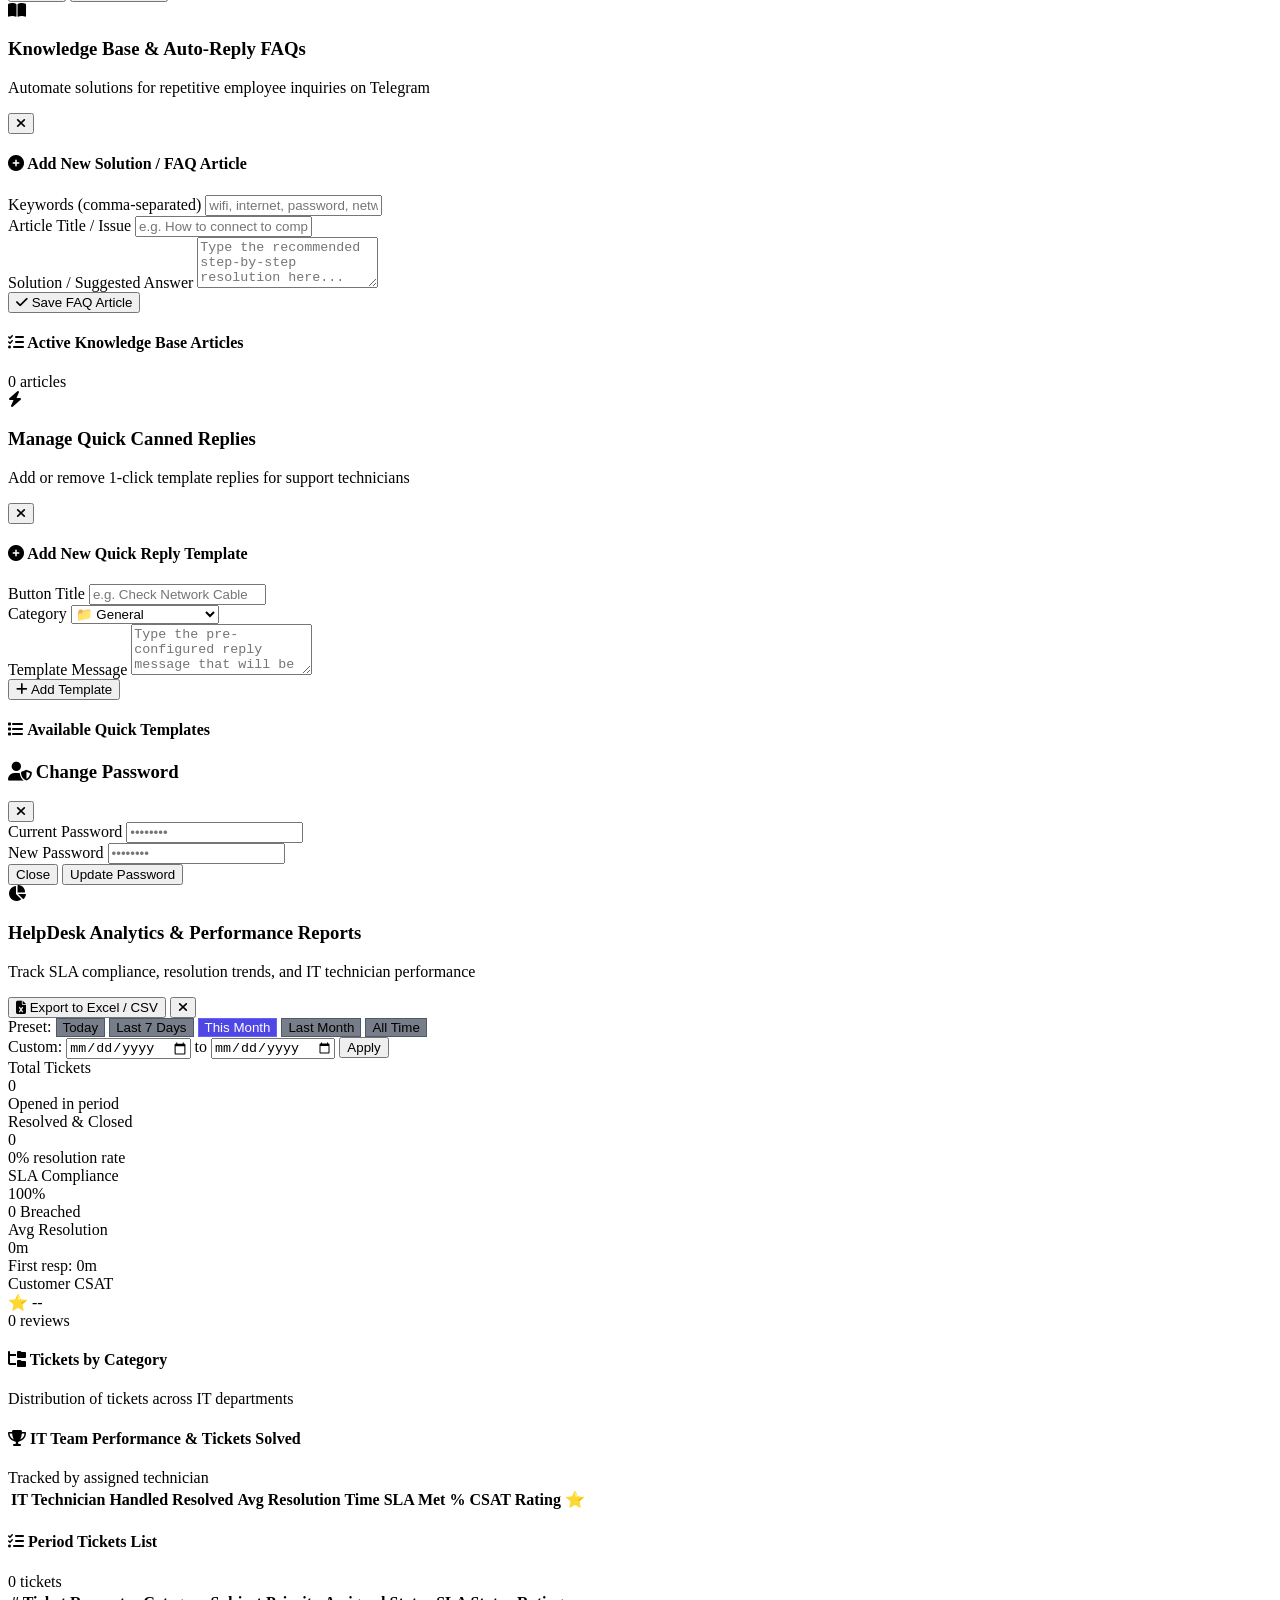
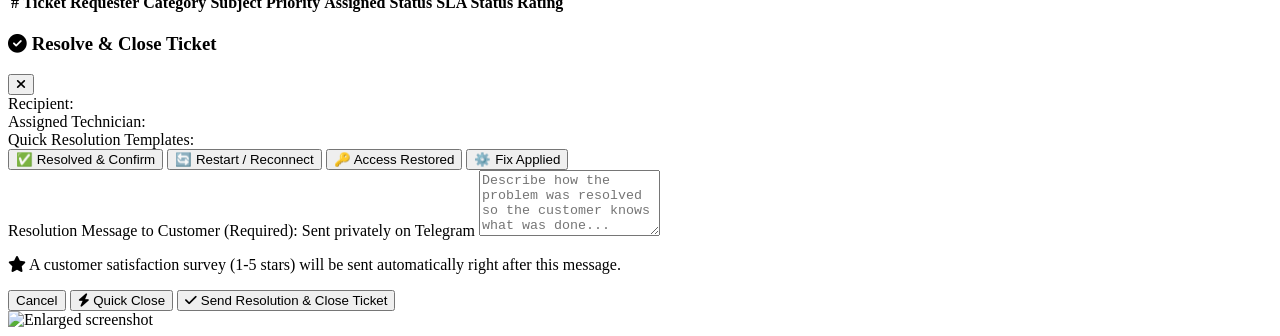
==== commit 35631d49: "fix: auto-assign unassigned tickets on resolve, add quick close button, prevent caching with middlew" ====
--- a/static/index.html
+++ b/static/index.html
@@ -897,8 +897,12 @@
                 </div>
 
                 <div class="flex items-center justify-end gap-2 pt-2 border-t border-slate-700">
-                    <button type="button" onclick="closeResolveModal()" class="px-4 py-2 rounded-xl bg-slate-700 hover:bg-slate-600 text-slate-300 text-xs font-semibold transition">
+                    <button type="button" onclick="closeResolveModal()" class="px-3.5 py-2 rounded-xl bg-slate-700 hover:bg-slate-600 text-slate-300 text-xs font-semibold transition">
                         Cancel
+                    </button>
+                    <button type="button" onclick="quickResolveTicket()" class="px-4 py-2 rounded-xl bg-slate-700/80 hover:bg-slate-700 text-emerald-400 border border-emerald-500/30 text-xs font-semibold flex items-center gap-1.5 transition active:scale-95" title="Close immediately with standard resolution message">
+                        <i class="fa-solid fa-bolt text-xs"></i>
+                        <span>Quick Close</span>
                     </button>
                     <button type="submit" id="btn-submit-resolve" class="px-5 py-2 rounded-xl bg-emerald-600 hover:bg-emerald-500 text-white text-xs font-bold flex items-center gap-2 shadow-lg shadow-emerald-600/25 transition active:scale-95">
                         <i class="fa-solid fa-check"></i>
@@ -915,6 +919,6 @@
     </div>
 
     <!-- App JS -->
-    <script src="/static/app.js"></script>
+    <script src="/static/app.js?v=2.6"></script>
 </body>
 </html>
